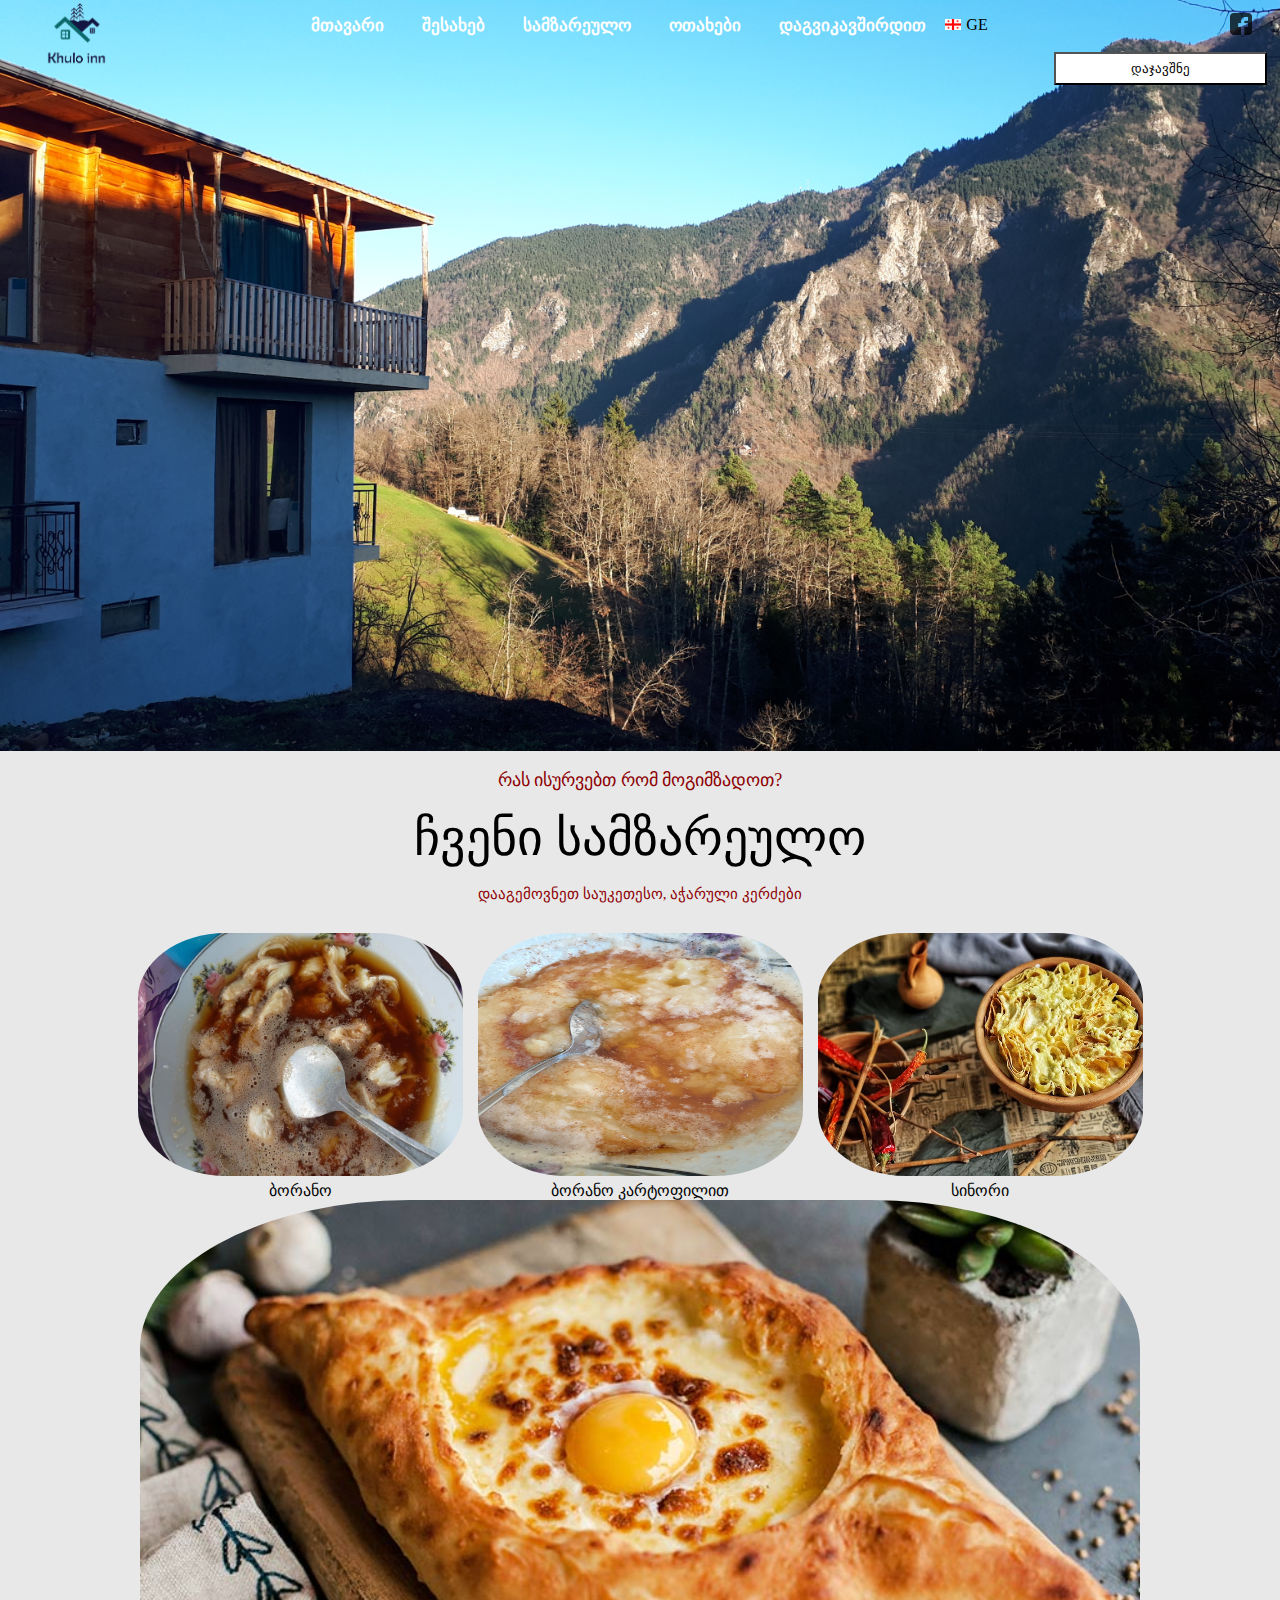
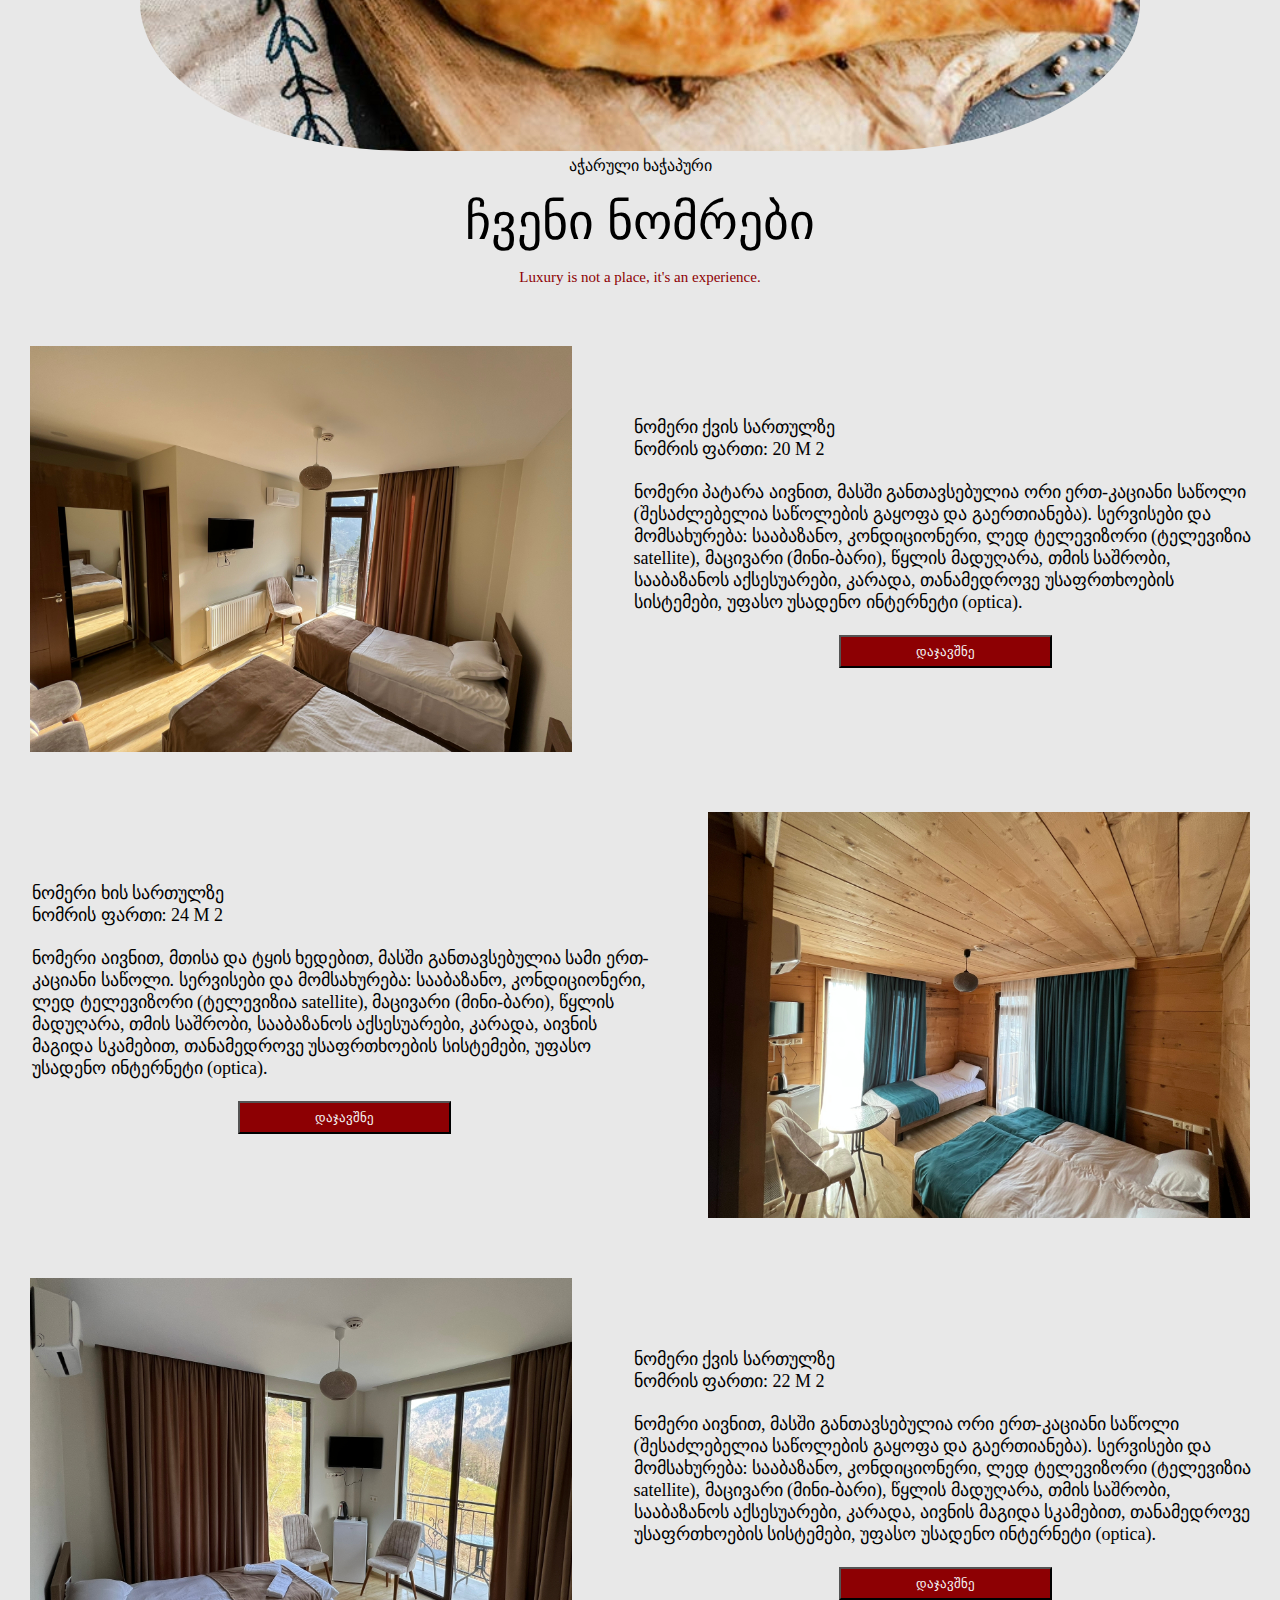
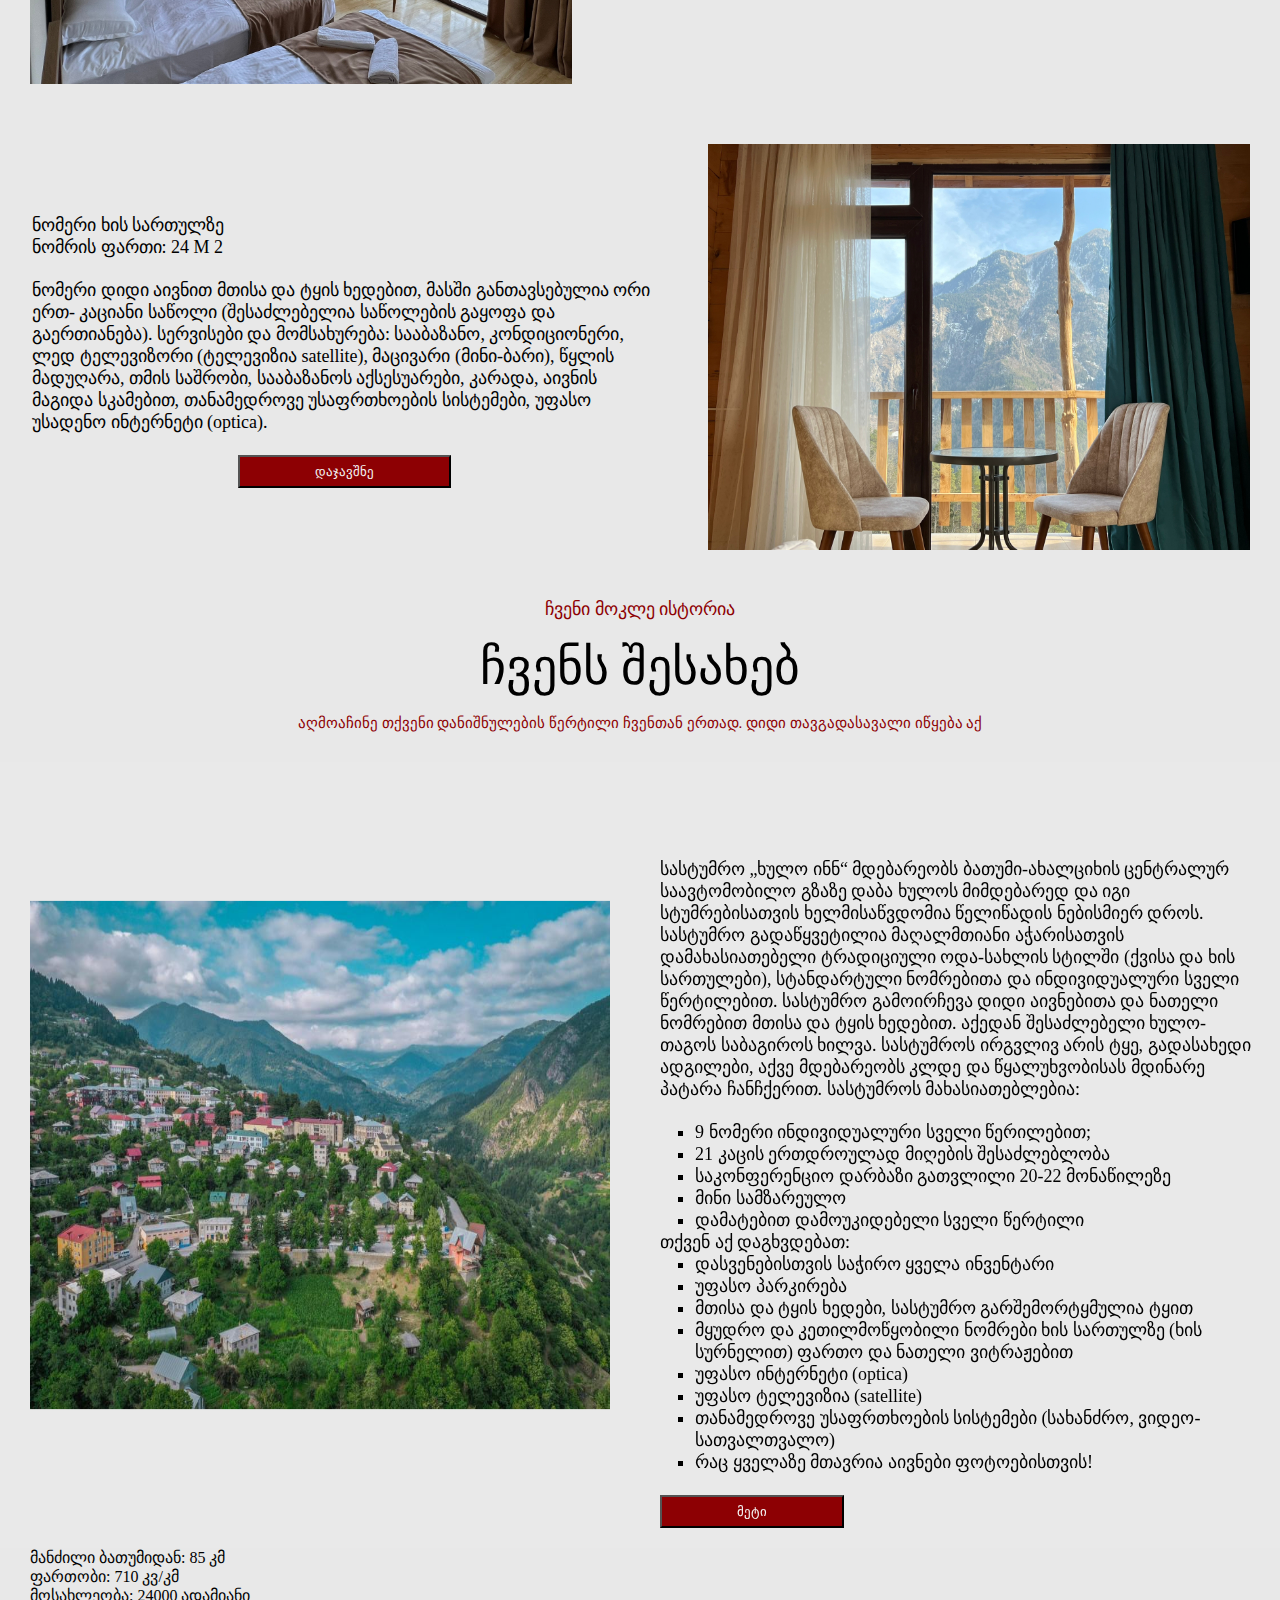
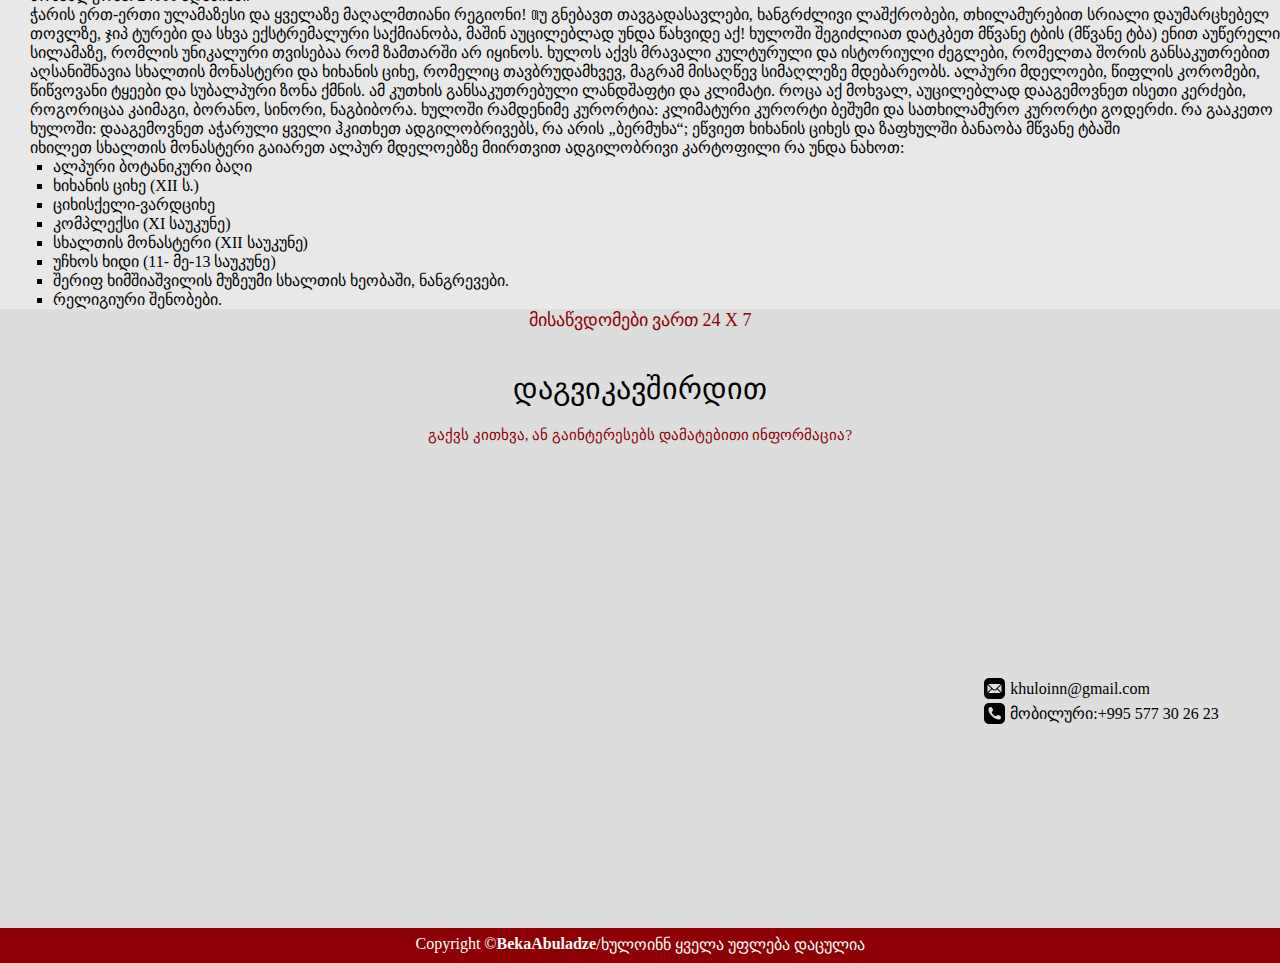
==== index.html @ 8cfb8ae3 "Add files via upload" ====
<!DOCTYPE html>
<html lang="en">
  <head>
    <meta charset="UTF-8" />
    <meta http-equiv="X-UA-Compatible" content="IE=edge" />
    <meta name="viewport" content="width=device-width, initial-scale=1.0" />
    <title>KhuloInn</title>
    <link rel="icon" type="image/x-icon" href="/KHULO_INN_ლოგო-removebg-preview.png" />
    <link rel="stylesheet" href="styles/style.css" />
    <link
      rel="stylesheet"
      media="screen and (max-width: 850px)"
      href="styles/handset_index.css"
    />
    <link
      rel="stylesheet"
      media="screen and (max-width: 650px)"
      href="styles/hamburger-menu.css"
    />
    
  </head>

  <body>
    
      <a href="https://www.booking.com/hotel/ge/khulo-inn.en-gb.html?aid=304142&label=gen173nr-1FCAEoggI46AdIM1gEaFKIAQGYAQm4ARfIAQzYAQHoAQH4AQyIAgGoAgO4AuLw0KAGwAIB0gIkNDgwZWI0NDItNGUzMC00NDU1LTk2MDktYzQzNjBlOTg3ZTIy2AIG4AIB&sid=41bbb2cf9673bcebbe3a5ada4c120292&all_sr_blocks=942450506_367767616_2_1_0;checkin=2023-04-03;checkout=2023-04-10;dist=0;group_adults=2;group_children=0;hapos=1;highlighted_blocks=942450506_367767616_2_1_0;hpos=1;matching_block_id=942450506_367767616_2_1_0;no_rooms=1;req_adults=2;req_children=0;room1=A%2CA;sb_price_type=total;sr_order=distance_from_search;sr_pri_blocks=942450506_367767616_2_1_0__126000;srepoch=1679046779;srpvid=7ed9457d953103b1;type=total;ucfs=1&#hotelTmpl" target="_blank"> <button class="reserve">დაჯავშნე</button></a>
    <!-- Navbar -->
    <div class="mobile_div_top">
       <div class="hamburger">
        <div class="bar"></div>
        <div class="bar"></div>
        <div class="bar"></div>
        
      <div class="hamburger_info">
        <div class="hamburger-menu"><a href="index.html">მთავარი</a></div>
        <div class="hamburger-menu"><a href="#abut" >შესახებ</a></div>
        <div class="hamburger-menu"><a href="#rooms" >ოთახები</a></div>
        <div class="hamburger-menu"><a href="#kitchen" >სამზარეულო</a></div>
        <div class="hamburger-menu"><a href="#contact">კონტაქტი</a></div>
      </div>
    </div>
      <div class="lang_icons mobile_v_language">
           <li class="mainlang " ><a href="index.html">  <img id="" class="geo_flag" src="./georgia-flag-icon-16.png" alt=""></a>GE</li> 
            <li class="mainlang " > <a href="eng.html"><img id="eng" class="eng_flag" src="./england-flag-icon-16.png" alt=""></a>EN</li>
            <li class="mainlang  " > <a href="rus.html"><img id="rus" class="rus_flag" src="./russia-flag-icon-16.png" alt=""></a>RU</li>
        </div>

    </div>
  
    <div class="frontpage">
      <div class="navbar">
        <div id="logo1">
          <img class="logo_img" src="./random images/new_logo-removebg-preview.png" alt="" />
        </div>
        <ul id="navbarmain">
          <li>
            <a href="index.html">მთავარი</a>
          </li>
          <li>
            <a href="#about">შესახებ</a>
          </li>
          <li>
            <a href="#kitchen">სამზარეულო</a>
          </li>
          <li>
            <a href="#rooms">ოთახები</a>
          </li>
          <li>
            <a href="#contact">დაგვიკავშირდით</a>
          </li>
        </ul>
                <div class="lang_icons lang_icons_hover">
           <li class="mainlang geo"><a href="index.html">  <img id="" class="geo_flag" src="./georgia-flag-icon-16.png" alt=""></a>GE</li> 
            <li class="hidden eng" > <a href="eng.html"><img id="eng" class="eng_flag" src="./england-flag-icon-16.png" alt=""></a>EN</li>
            <li class="hidden rus" > <a href="rus.html"><img id="rus" class="rus_flag" src="./russia-flag-icon-16.png" alt=""></a>RU</li>
        </div>
       

        <div class="social">
          <ul>
            <li>
              <a
                href="https://www.facebook.com/profile.php?id=100064045152991"
                target="_blank"
              >
                <img src="socials/fb.png" alt="" id="fb" />
              </a>
            </li>
            <!-- <li>
              <a
                href="https://www.instagram.com/pooranjoyz_.ig/"
                target="_blank"
              >
                <img src="socials/ig.png" alt="" id="ig" />
              </a>
            </li> -->
            <!-- <li>
              <a
                href="https://www.linkedin.com/in/pooranjoy-bhattacharya-baa23721a?lipi=urn%3Ali%3Apage%3Ad_flagship3_profile_view_base_contact_details%3B6TjHse3sTvqtMyPLyupHBQ%3D%3D"
                target="_blank"
              >
                <img src="socials/lnkd.png" alt="" id="lnkd" />
              </a>
            </li> -->
            <!-- <li>
              <a href="https://github.com/pooranjoyb" target="_blank">
                <img src="socials/git.png" alt="" id="git" />
              </a>
            </li> -->
          </ul>
        </div>
      </div>
      <!-- Frontpage -->
      <div class="content">
        <!-- სადაც მყუდრო <br />
        მოგონებები იქმნება -->
        <!-- <div id="contentsum1">Where cozy memories lasts</div> -->
      </div>
    </div>
    <!-- Kitchen -->
    <div class="kitchen" id="kitchen">
      <div id="sum1">რას ისურვებთ რომ მოგიმზადოთ?</div>
      <div id="intro">ჩვენი სამზარეულო</div>
      <div id="sum2">დააგემოვნეთ საუკეთესო, აჭარული კერძები</div>

      <div class="foodbox">
        <div class="adjara_food">
           <div class="div_for_dishes">
              <img id="borano" src="./imglasha/dishes/ბორანო.jpg" alt="" />
              <div class="fooddesc">ბორანო</div>
          </div>
          <div class="div_for_dishes">
              <img id="potatoe" src="./imglasha/dishes/20230102_111935.jpg" alt="" />
              <div class="fooddesc">ბორანო კარტოფილით</div>
          </div>
          <div class="div_for_dishes">
              <img src="./imglasha/dishes/სინორი_აჭარა.news_.jpg" alt="" />
              <div class="fooddesc">სინორი</div>
          </div>
        </div>  
        <div class="adjarian_khatchapuri" >
          <img src="./imglasha/dishes/28681c677842efdd06a8ea4aae587fe.jpg" alt="">
          <div>აჭარული ხაჭაპური</div>
        </div>      
      </div>
    </div>
    <div class="rooms" id="rooms">
      <div id="rintro">ჩვენი ნომრები</div>
      <div id="rsum2">Luxury is not a place, it's an experience.</div>
      <div class="roomspic" id="r1">
        <img src="./imglasha/201-204/204 002.jpeg" alt="" />
        <div class="rdesc">
        ნომერი ქვის სართულზე <br/>
        ნომრის ფართი: 20 M 2
       <br />
          <br />
         ნომერი პატარა აივნით, მასში განთავსებულია ორი ერთ-კაციანი საწოლი
        (შესაძლებელია საწოლების გაყოფა და გაერთიანება).
        სერვისები და მომსახურება: სააბაზანო, კონდიციონერი, ლედ ტელევიზორი
        (ტელევიზია satellite), მაცივარი (მინი-ბარი), წყლის მადუღარა, თმის საშრობი,
        სააბაზანოს აქსესუარები, კარადა, თანამედროვე უსაფრთხოების სისტემები, უფასო
        უსადენო ინტერნეტი (optica).  
          <div class="btn">
            <a href="https://www.booking.com/hotel/ge/khulo-inn.en-gb.html?aid=304142&label=gen173nr-1FCAEoggI46AdIM1gEaFKIAQGYAQm4ARfIAQzYAQHoAQH4AQyIAgGoAgO4Ar_N0aAGwAIB0gIkMTc5MzU4NmMtNzIxMS00NzI2LTkzYTUtMTRhYTI3MTJjMzFl2AIG4AIB&sid=41bbb2cf9673bcebbe3a5ada4c120292&all_sr_blocks=942450506_367767616_2_1_0;checkin=2023-04-03;checkout=2023-04-10;dest_id=9424505;dest_type=hotel;dist=0;group_adults=2;group_children=0;hapos=1;highlighted_blocks=942450506_367767616_2_1_0;hpos=1;matching_block_id=942450506_367767616_2_1_0;no_rooms=1;req_adults=2;req_children=0;room1=A%2CA;sb_price_type=total;sr_order=popularity;sr_pri_blocks=942450506_367767616_2_1_0__126000;srepoch=1679058636;srpvid=17905ca5077805e3;type=total;ucfs=1&#hotelTmpl" target="_blank">
              <button>დაჯავშნე</button>  
            </a>
            
          </div>
        </div>
      </div>
      <div class="roomspic" id="r2">
        <img src="./imglasha/301-304/304 001.jpeg" alt="" />
        <div class="rdesc" id="rdesc1">
        ნომერი ხის სართულზე <br/>
        ნომრის ფართი: 24 M 2   <br />
          <br />
         ნომერი აივნით, მთისა და ტყის ხედებით, მასში განთავსებულია სამი ერთ-კაციანი
        საწოლი.
        სერვისები და მომსახურება: სააბაზანო, კონდიციონერი, ლედ ტელევიზორი
        (ტელევიზია satellite), მაცივარი (მინი-ბარი), წყლის მადუღარა, თმის საშრობი,
        სააბაზანოს აქსესუარები, კარადა, აივნის მაგიდა სკამებით, თანამედროვე
        უსაფრთხოების სისტემები, უფასო უსადენო ინტერნეტი (optica).

          <div class="btn">
         <a href="https://www.booking.com/hotel/ge/khulo-inn.en-gb.html?aid=304142&label=gen173nr-1FCAEoggI46AdIM1gEaFKIAQGYAQm4ARfIAQzYAQHoAQH4AQyIAgGoAgO4Ar_N0aAGwAIB0gIkMTc5MzU4NmMtNzIxMS00NzI2LTkzYTUtMTRhYTI3MTJjMzFl2AIG4AIB&sid=41bbb2cf9673bcebbe3a5ada4c120292&all_sr_blocks=942450506_367767616_2_1_0;checkin=2023-04-03;checkout=2023-04-10;dest_id=9424505;dest_type=hotel;dist=0;group_adults=2;group_children=0;hapos=1;highlighted_blocks=942450506_367767616_2_1_0;hpos=1;matching_block_id=942450506_367767616_2_1_0;no_rooms=1;req_adults=2;req_children=0;room1=A%2CA;sb_price_type=total;sr_order=popularity;sr_pri_blocks=942450506_367767616_2_1_0__126000;srepoch=1679058636;srpvid=17905ca5077805e3;type=total;ucfs=1&#hotelTmpl" target="_blank">
              <button>დაჯავშნე</button>  
            </a>
          </div>
        </div>
      </div>
      <div id="r3" class="roomspic">
        <img src="./imglasha/202-203/202 001.jpeg" alt="" />
        <div class="rdesc">
       ნომერი ქვის სართულზე <br>
       ნომრის ფართი: 22 M 2   <br />
          <br />
         ნომერი აივნით, მასში განთავსებულია ორი ერთ-კაციანი საწოლი (შესაძლებელია
          საწოლების გაყოფა და გაერთიანება).
          სერვისები და მომსახურება: სააბაზანო, კონდიციონერი, ლედ ტელევიზორი
          (ტელევიზია satellite), მაცივარი (მინი-ბარი), წყლის მადუღარა, თმის საშრობი,
          სააბაზანოს აქსესუარები, კარადა, აივნის მაგიდა სკამებით, თანამედროვე
          უსაფრთხოების სისტემები, უფასო უსადენო ინტერნეტი (optica).
              <div class="btn">
            <a href="https://www.booking.com/hotel/ge/khulo-inn.en-gb.html?aid=304142&label=gen173nr-1FCAEoggI46AdIM1gEaFKIAQGYAQm4ARfIAQzYAQHoAQH4AQyIAgGoAgO4Ar_N0aAGwAIB0gIkMTc5MzU4NmMtNzIxMS00NzI2LTkzYTUtMTRhYTI3MTJjMzFl2AIG4AIB&sid=41bbb2cf9673bcebbe3a5ada4c120292&all_sr_blocks=942450506_367767616_2_1_0;checkin=2023-04-03;checkout=2023-04-10;dest_id=9424505;dest_type=hotel;dist=0;group_adults=2;group_children=0;hapos=1;highlighted_blocks=942450506_367767616_2_1_0;hpos=1;matching_block_id=942450506_367767616_2_1_0;no_rooms=1;req_adults=2;req_children=0;room1=A%2CA;sb_price_type=total;sr_order=popularity;sr_pri_blocks=942450506_367767616_2_1_0__126000;srepoch=1679058636;srpvid=17905ca5077805e3;type=total;ucfs=1&#hotelTmpl" target="_blank">
              <button>დაჯავშნე</button>  
            </a>
          </div>
        </div>
      </div>
      <div class="roomspic" id="r4">
        <img src="./imglasha/302-303/303 002.jpeg" alt="" />
        <div class="rdesc">
          ნომერი ხის სართულზე<br>
          ნომრის ფართი: 24 M 2 <br /><br />
       ნომერი დიდი აივნით მთისა და ტყის ხედებით, მასში განთავსებულია ორი ერთ-
      კაციანი საწოლი (შესაძლებელია საწოლების გაყოფა და გაერთიანება).
      სერვისები და მომსახურება: სააბაზანო, კონდიციონერი, ლედ ტელევიზორი
      (ტელევიზია satellite), მაცივარი (მინი-ბარი), წყლის მადუღარა, თმის საშრობი,
      სააბაზანოს აქსესუარები, კარადა, აივნის მაგიდა სკამებით, თანამედროვე
      უსაფრთხოების სისტემები, უფასო უსადენო ინტერნეტი (optica).
          <div class="btn">
            <button>დაჯავშნე</button>
          </div>
        </div>
      </div>
    </div>
    <!-- About  -->
    <div class="about" id="about">
      <div id="asum1">ჩვენი მოკლე ისტორია</div>
      <div id="aintro">ჩვენს შესახებ</div>
      <div id="asum2">
        აღმოაჩინე თქვენი დანიშნულების წერტილი ჩვენთან ერთად. დიდი თავგადასავალი
        იწყება აქ
      </div>
      <div class="aboutpic" id="r3">
        <img src="./random images/dji-0690-7.jpg" alt="" />
        <div class="adesc">
          სასტუმრო „ხულო ინნ“ მდებარეობს ბათუმი-ახალციხის ცენტრალურ
საავტომობილო გზაზე დაბა ხულოს მიმდებარედ და იგი სტუმრებისათვის
ხელმისაწვდომია წელიწადის ნებისმიერ დროს. სასტუმრო გადაწყვეტილია
მაღალმთიანი აჭარისათვის დამახასიათებელი ტრადიციული ოდა-სახლის სტილში
(ქვისა და ხის სართულები), სტანდარტული ნომრებითა და ინდივიდუალური სველი
წერტილებით. სასტუმრო გამოირჩევა დიდი აივნებითა და ნათელი ნომრებით მთისა
და ტყის ხედებით. აქედან შესაძლებელი ხულო-თაგოს საბაგიროს ხილვა. სასტუმროს
ირგვლივ არის ტყე, გადასახედი ადგილები, აქვე მდებარეობს კლდე და
წყალუხვობისას მდინარე პატარა ჩანჩქერით.
სასტუმროს მახასიათებლებია:
<br></br>
<ul class="info_list">
 <li class="liststyle"> 9 ნომერი ინდივიდუალური სველი წერილებით;</li>  
<li class="liststyle">21 კაცის ერთდროულად მიღების შესაძლებლობა</li>
<li class="liststyle">საკონფერენციო დარბაზი გათვლილი 20-22 მონაწილეზე</li>
<li class="liststyle">მინი სამზარეულო</li>
<li class="liststyle">დამატებით დამოუკიდებელი სველი წერტილი</li>
</ul>

თქვენ აქ დაგხვდებათ:
<ul class="info_list">
<li class="liststyle">დასვენებისთვის საჭირო ყველა ინვენტარი</li>
<li class="liststyle">უფასო პარკირება</li>
<li class="liststyle">მთისა და ტყის ხედები, სასტუმრო გარშემორტყმულია ტყით</li>
<li class="liststyle">მყუდრო და კეთილმოწყობილი ნომრები ხის სართულზე (ხის სურნელით)
ფართო და ნათელი ვიტრაჟებით</li>
<li class="liststyle">უფასო ინტერნეტი (optica)</li>
<li class="liststyle">უფასო ტელევიზია (satellite)</li>
<li class="liststyle"> თანამედროვე უსაფრთხოების სისტემები (სახანძრო, ვიდეო-სათვალთვალო)</li>
<li class="liststyle">რაც ყველაზე მთავრია აივნები ფოტოებისთვის!</li>

</ul>

          <div class="btn">
            <a href="https://georgiantravelguide.com/ka/khulo" target="_blank"
              ><button id="aboutbtn">მეტი</button></a
            >
          </div>
        </div>
      </div>
      <div class="about_more">
        მანძილი ბათუმიდან: 85 კმ <br>
        ფართობი: 710 კვ/კმ<br>
        მოსახლეობა: 24000 ადამიანი<br>
        <div class="about_text">ჭარის ერთ-ერთი ულამაზესი და ყველაზე მაღალმთიანი რეგიონი! Თუ გნებავთ
        თავგადასავლები, ხანგრძლივი ლაშქრობები, თხილამურებით სრიალი დაუმარცხებელ თოვლზე, ჯიპ ტურები და სხვა ექსტრემალური
        საქმიანობა, მაშინ აუცილებლად უნდა წახვიდე აქ! ხულოში შეგიძლიათ დატკბეთ
        მწვანე ტბის (მწვანე ტბა) ენით აუწერელი სილამაზე, რომლის უნიკალური თვისებაა
        რომ ზამთარში არ იყინოს. ხულოს აქვს მრავალი კულტურული და ისტორიული
        ძეგლები, რომელთა შორის განსაკუთრებით აღსანიშნავია სხალთის მონასტერი
        და ხიხანის ციხე, რომელიც თავბრუდამხვევ, მაგრამ მისაღწევ სიმაღლეზე მდებარეობს. ალპური
        მდელოები, წიფლის კორომები, წიწვოვანი ტყეები და სუბალპური ზონა ქმნის.
        ამ კუთხის განსაკუთრებული ლანდშაფტი და კლიმატი. როცა აქ მოხვალ, აუცილებლად
        დააგემოვნეთ ისეთი კერძები, როგორიცაა კაიმაგი, ბორანო, სინორი, ნაგბიბორა.
        ხულოში რამდენიმე კურორტია:
        კლიმატური კურორტი ბეშუმი და სათხილამურო კურორტი გოდერძი.
        რა გააკეთო ხულოში:
        დააგემოვნეთ აჭარული ყველი
        ჰკითხეთ ადგილობრივებს, რა არის „ბერმუხა“;
        ეწვიეთ ხიხანის ციხეს და ზაფხულში ბანაობა მწვანე ტბაში
        იხილეთ სხალთის მონასტერი
        გაიარეთ ალპურ მდელოებზე
        მიირთვით ადგილობრივი კარტოფილი
        რა უნდა ნახოთ:
        <ul class="about_list">
          <li class="about_list_li">ალპური ბოტანიკური ბაღი</li>
          <li class="about_list_li">ხიხანის ციხე (XII ს.)</li>
          <li class="about_list_li">ციხისქელი-ვარდციხე</li>
          <li class="about_list_li">კომპლექსი (XI საუკუნე)</li>
          <li class="about_list_li">სხალთის მონასტერი (XII საუკუნე)</li>
          <li class="about_list_li">უჩხოს ხიდი (11-
        მე-13 საუკუნე)</li>
          <li class="about_list_li">შერიფ ხიმშიაშვილის მუზეუმი სხალთის ხეობაში, ნანგრევები.</li>
          <li class="about_list_li">რელიგიური შენობები.</li>
        </ul>
    
      </div>
      </div>
    </div>
    <!-- Contact Us  -->
    <div class="contactInfo">
        <div class="contact" id="contact">
          <div id="csum1">მისაწვდომები ვართ 24 X 7</div>
          <div id="cintro">დაგვიკავშირდით</div>
          <div id="csum2">გაქვს კითხვა, ან გაინტერესებს დამატებითი ინფორმაცია?</div>
        </div>
        <div class="foot_info" >
          <div class="ifram">
          <iframe src="https://www.google.com/maps/embed?pb=!1m14!1m8!1m3!1d2981.739193288912!2d42.3060159!3d41.6397685!3m2!1i1024!2i768!4f13.1!3m3!1m2!1s0x405d4f7e59c920eb%3A0x2f3e17006693633f!2zS2h1bG8gaW5uIC4g4YOu4YOj4YOa4YOdIOGDmOGDnOGDnA!5e0!3m2!1ska!2sge!4v1679059200877!5m2!1ska!2sge" width="600" height="450" style="border:0;" allowfullscreen="" loading="lazy" referrerpolicy="no-referrer-when-downgrade"></iframe>
          </div>
          <div id="form">
              <div id="fmail">
                  <img class="contactimg" src="./random images/icons8-mail-50.png" alt=""> <span>khuloinn@gmail.com</span>
              </div>
              <div id="fmail">
                  <img class="contactimg" src="./random images/icons8-phone-50.png" alt=""><span> მობილური:+995 577 30 26 23</span>
              </div>
              <!-- <div>
                <a href="https://www.booking.com/hotel/ge/khulo-inn.en-gb.html?aid=304142&label=gen173nr-1FCAEoggI46AdIM1gEaFKIAQGYAQm4ARfIAQzYAQHoAQH4AQyIAgGoAgO4AuLw0KAGwAIB0gIkNDgwZWI0NDItNGUzMC00NDU1LTk2MDktYzQzNjBlOTg3ZTIy2AIG4AIB&sid=41bbb2cf9673bcebbe3a5ada4c120292&all_sr_blocks=942450506_367767616_2_1_0;checkin=2023-04-03;checkout=2023-04-10;dist=0;group_adults=2;group_children=0;hapos=1;highlighted_blocks=942450506_367767616_2_1_0;hpos=1;matching_block_id=942450506_367767616_2_1_0;no_rooms=1;req_adults=2;req_children=0;room1=A%2CA;sb_price_type=total;sr_order=distance_from_search;sr_pri_blocks=942450506_367767616_2_1_0__126000;srepoch=1679046779;srpvid=7ed9457d953103b1;type=total;ucfs=1&#hotelTmpl.com" target="_blank"> <button>დაჯავშნე</button></a>
              </div>
               -->
          </div>
          
        </div>
    </div>
        <footer>
      Copyright &copy; <a class="dev" href="https://www.linkedin.com/in/beka-abuladze-50a344217/">BekaAbuladze </a>/ხულოინნ ყველა უფლება დაცულია
    </footer>
    <script src="./main.js"></script>
  </body>
</html>
---- styles/style.css ----
@import url("https://fonts.googleapis.com/css2?family=Open+Sans:ital,wght@1,300;1,400&display=swap");
* {
  margin: 0px;
  box-sizing: border-box;
  padding: 0px;
  scroll-behavior: smooth;
  transition: all 0.3s ease-out;
}
body {
  background-color: #e8e8e8;
}

.btn {
  display: flex;
  align-items: center;
  justify-content: center;
}

button {
  padding: 7px 75px;
  background-color: #8d0003;
  color: whitesmoke;
  margin-top: 22px;
  cursor: pointer;
}

button:hover {
  background-color: whitesmoke;
  color: #8d0003;
  font-weight: bold;
}

.frontpage {
  background-image: url("../imglasha/fasad.jpg");
  background-repeat: no-repeat;
  background-size: cover;
}

/*Frontpage Navbar  */

#logo1 {
  display: flex;
  position: absolute;
  height: 100px;
  left: 1.25rem;
  padding-top: 20px;
}

.navbar {
  padding-top: 14.5px;
  position: sticky;
  display: flex;
  align-items: center;
  width: 100%;
  justify-content: center;
}

.navbar ul {
  list-style: none;
  display: flex;
}

.navbar #navbarmain li a {
  font-size: 17px;
  color: white;
  text-decoration: none;
  padding-left: 19px;
  padding-right: 19px;
}

.navbar #navbarmain li a:hover {
  color: #8d0003;
  font-size: 17px;
  background-color: whitesmoke;
  border-radius: 15px;
}

li {
  list-style: none;
}
.social {
  display: inline-block;
  position: absolute;
  right: 1.25rem;
}

.social img {
  margin-right: 8px;
  margin-left: 4px;
}

.social li {
  height: 30px;
}

.social #fb,
#ig {
  height: 22px;
  opacity: 0.75;
  margin-top: 3px;
}

.social #lnkd {
  height: 24px;
  opacity: 0.75;
  margin-top: 3px;
}

.social #git {
  height: 35px;
  padding-bottom: 5px;
  opacity: 0.75;
}
.logo_img {
  transform: scale(1.3);
}

a img:hover {
  cursor: pointer;
  filter: invert();
}

/* Frontpage Content */

.content {
  display: flex;
  flex-direction: column;
  height: 715px;
  font-size: 40px;
  /* padding-left: 300px;
  padding-right: 300px; */
  padding-bottom: 495px;
  font-weight: bolder;
  color: #943a3a;
  align-items: center;
  justify-content: center;
}

#contentsum1 {
  color: #943a3a;
  align-items: center;
  justify-content: center;
  font-size: 25px;
  padding-top: 12px;
  font-weight: bolder;
}

/* Kitchen */

.kitchen #intro {
  text-align: center;
  font-size: 50px;
  margin: 18px;
}

.kitchen #sum1,
#sum2 {
  text-align: center;
  font-size: 18px;
  color: #8d0003;
  margin: 18px;
}

.kitchen #sum2 {
  font-size: 15px;
  padding-bottom: 12px;
}

.foodcolumn .fooddesc {
  color: #8d0003;
  display: flex;
  justify-content: center;
  padding-bottom: 8px;
}
.fooddesc {
  margin-top: 5px;
}
.foodcolumn div:hover {
  background-color: rgba(240, 240, 240, 0.945);
  /* border: 2px solid red; */
  border-radius: 34px;
}

/* Rooms */

.rooms #rintro {
  text-align: center;
  font-size: 50px;
  margin: 18px;
}

.rooms #rsum1,
#rsum2 {
  text-align: center;
  font-size: 18px;
  margin: 18px;
  color: #8d0003;
}
.flag {
  cursor: pointer;
}

.rooms #rsum2 {
  font-size: 15px;
  padding-bottom: 12px;
}

/* Room Details   */

.roomspic {
  /* border: 2px solid red; */
  display: flex;
}

.roomspic img {
  width: 47%;
  padding: 30px;
}

.rdesc {
  flex-direction: column;
  padding-top: 100px;
  padding-left: 32px;
  padding-right: 22px;
  font-size: 18px;
}

#r1,
#r3 {
  flex-direction: row;
}

#r2,
#r4 {
  flex-direction: row-reverse;
}

/* ABout Us */

.aboutpic {
  position: relative;
}

.aboutpic::before {
  content: "";
  background: rgb(233, 233, 233);
  position: absolute;
  height: 100%;
  width: 100%;
  z-index: -1;
}

.about #aintro {
  text-align: center;
  font-size: 50px;
  margin: 18px;
}

.about #asum1,
#asum2 {
  text-align: center;
  font-size: 18px;
  color: #8d0003;
  margin: 18px;
}

.about #asum2 {
  font-size: 15px;
  padding-bottom: 12px;
}

.aboutpic {
  /* border: 2px solid red; */
  display: flex;
}

.aboutpic img {
  width: 50%;
  padding: 30px;
  transform: scaley(0.7);
}

.adesc {
  flex-direction: column;
  padding: 20px;
  padding-top: 96px;
  font-size: 18px;
}

.aboutpic .btn {
  display: flex;
  justify-content: left;
}

/* contact Us */

.contdata {
  position: relative;
}

.contdata::before {
  content: "";
  background: url(../socials/contact.jpg) no-repeat center center/cover;
  position: absolute;
  height: 100%;
  width: 100%;
  z-index: -1;
  opacity: 0.3;
}

.contact #cintro {
  text-align: center;
  font-size: 30px;
  margin: 18px;
}
#cintro {
  font-family: "Open Sans";
  font-weight: 50;
  max-width: 100%;
}

.contact #csum1,
#csum2 {
  text-align: center;
  font-size: 18px;
  margin: 18px;
  margin-top: 0;
  color: #8d0003;
}

.contact #csum2 {
  font-size: 15px;
  padding-bottom: 12px;
}
.contactimg {
  height: 25px;
  width: 25px;
}
#fmail {
  display: flex;
  align-items: center;
  justify-content: center;
  gap: 3px;
}
.contdata {
  /* border: 2px solid red; */
  display: flex;
  flex-direction: column;
}
.contact {
  display: flex;
  flex-direction: column;
  align-items: center;
  justify-content: center;
}

.contdata {
  display: flex;
  align-items: center;
  justify-content: center;
  margin: 22px;
  margin-top: 52px;
}

form input {
  margin: 4px;
  padding: 4px;
}

.cdesc {
  flex-direction: column;
  padding: 20px;
  margin-bottom: 100px;
  font-size: 18px;
  font-weight: bold;
  padding-left: 200px;
  padding-right: 200px;
}

.contdata .btn {
  display: flex;
  justify-content: center;
}
.dev {
  color: white;
}

#form {
  display: flex;
  flex-direction: column;
  justify-content: center;
  align-items: flex-start;
  margin-left: 5px;
}
.contdata form div {
  padding: 4.5px;
}

/* Footer  */

footer {
  background-color: #8d0003;
  color: white;
  display: flex;
  text-align: center;
  justify-content: center;
  height: 35px;
  padding-top: 7px;
}
.reserve {
  color: black;
  background-color: white;
  position: fixed;
  right: 1vw;
  top: 30px;
  /* transition: transform 0.3s ease-out; */
}
.contactInfo {
  background-color: #ddd;
}
.div_for_dishes img {
  width: 325px;
  height: 27vh;
  border-radius: 27%;
}
.div_for_dishes {
  display: flex;
  flex-direction: column;
  align-items: center;
  height: 29.5;
}
.img {
  max-width: 100%;
  height: 100%;
}
.adjara_food {
  display: flex;
  align-items: center;
  justify-content: center;
  margin: 0;
  padding: 0;
  column-gap: 15px;
}
#potatoe {
  height: 27vh;
}
#borano {
  height: 27vh;
}
.adjarian_khatchapuri {
  display: flex;
  align-items: center;
  justify-content: center;
  flex-direction: column;
}
.adjarian_khatchapuri img {
  border-radius: 27%;
  margin-bottom: 5px;
}
.ifram {
  border-radius: 20px;
}
iframe {
  border-radius: 10px;
  width: 70vw;
}
.foot_info {
  overflow: hidden;
  display: flex;

  justify-content: center;
  margin-left: 20px;
  /* margin-right: 40px; */
}
.lang_icons {
  display: flex;
  flex-direction: column;
  position: relative;
}

.navbarmain {
  padding: 12px;
}
.language_list {
  display: grid;
  padding: 0;
  margin: 0;
  height: 15px;
  width: 50px;
}
a {
  text-decoration: none;
  color: black;
  font-weight: bold;
}

.rand {
  position: absolute;
  display: flex;
  flex-direction: column;
}
.block {
  display: flex;
}
.liststyle,
.about_list_li {
  list-style: square;
}
.info_list {
  padding-left: 35px;
}
.about_text {
  text-align: left;
}
.about_list {
  padding-left: 23px;
}
.about_more {
  padding-left: 30px;
}
.hidden {
  display: none;
}

.active_eng {
  display: flex;
  position: absolute;
  top: 15px;
  left: 0;
}
.active_rus {
  display: flex;
  position: absolute;
  top: 30px;
  left: 0;
}
.eng_flag,
.rus_flag,
.geo_flag {
  margin-right: 5px;
}
.hamburger {
  display: none;
}
@media (min-width: 678px) {
  .mobile_div_top {
    display: none;
  }
}
---- styles/handset_index.css ----
/* frontpage  */

.frontpage {
  overflow: hidden;
}

.frontpage .content {
  font-size: 30px;
  padding-left: 99px;
  padding-right: 79px;
}

.frontpage #contentsum1 {
  font-size: 20px;
}

@media screen and (max-width: 650px) {
  .frontpage #logo1 img {
    height: 80px;
    filter: invert();
  }
  .frontpage .content {
    font-size: bolder;
    padding: 20px 20px 20px 20px;
    height: 488px;
    padding-bottom: 368px;
  }
  .foot_info {
    display: flex;
    flex-direction: column;
    align-items: center;
    justify-content: center;
    margin: 0;
  }
}

@media screen and (max-width: 395px) {
  .frontpage .content {
    font-size: 21px;
  }
  .frontpage #contentsum1 {
    font-size: 17px;
  }
  /* .bar {
    height: 3px;
    width: 10px;
    color: white;
  } */
}
/* Navbar */

.navbar #navbarmain {
  position: relative;
}

.navbar #navbarmain li a {
  padding-left: 7px;
  padding-right: 9px;
}

@media screen and (max-width: 765px) {
  .navbar #navbarmain li a {
    font-size: small;
    padding: 5px;
  }
  .navbar .social {
    display: flex;
    flex-direction: row;
    position: absolute;
    top: 41px;
    width: 100%;
    align-items: center;
    justify-content: center;
    left: 13px;
  }
}
/* Kitchen */

.kitchen {
  display: flex;
  position: relative;
  flex-direction: column;
  align-items: center;
  justify-content: center;
}

.kitchen #intro {
  font-size: 45px;
  margin: 4px;
}

.kitchen #sum2 {
  margin-bottom: 0;
  padding: 0;
}

.kitchen .foodbox {
  flex-direction: column;
}

.foodbox img {
  width: 100%;
}

.foodbox .fooddesc {
  font-weight: bold;
}
/* Rooms */

#r1,
#r2,
#r3,
#r4 {
  flex-direction: column;
}

.rdesc {
  padding-top: 6px;
}

.roomspic {
  display: flex;
  justify-content: center;
  align-items: center;
}

.rooms img {
  width: 90%;
  border-radius: 12px;
  padding: 0;
  margin-bottom: 17px;
  margin-right: 20vh;
  margin-left: 20vh;
}

.rooms .btn {
  margin-bottom: 30px;
}
/*About */

.aboutpic img {
  width: 100%;
  padding: 30px;
}

.aboutpic .adesc {
  padding-top: 3px;
}

.aboutpic .adesc div {
  display: flex;
  align-items: center;
  justify-content: center;
}
/* Contact */

.contdata .cdesc {
  padding-left: 20px;
  padding-right: 20px;
}
/* Footer */

footer {
  font-size: small;
}

@media screen and (max-width: 460px) {
  footer {
    font-size: smaller;
    height: 45px;
  }
}
---- styles/hamburger-menu.css ----
.hamburger {
  display: flex;
  cursor: pointer;
  position: relative;
  padding-top: 8px;
  padding-bottom: 1.5px;
  /* background-color: #5591c7; */
}

.bar {
  display: flex;
  width: 30px;
  height: 3px;
  margin-bottom: 5px;
  margin-top: 0px;
  margin-left: 25px;
  -webkit-transition: all 0.3s ease-in-out;
  transition: all 0.3s ease-in-out;
  background-color: rgb(255, 255, 255);
}

@media screen and (max-width: 650px) {
  .hamburger_info {
    display: none;
  }
  .hamburger {
    display: block;
  }
  .mobile_div_top {
    display: flex;
    align-items: center;
    justify-content: space-between;
    padding-right: 10px;
  }
  .active {
    display: block;
    position: absolute;
    transition: a 3s ease-out;
    width: 150px;
    background-color: whitesmoke;
  }
  .hamburger-menu {
    border-bottom: 1px solid gray;
    font-size: 18px;
    color: black;
    border-bottom: 1px solid darkgray;
    text-align: center;
    padding: 5px 0px;
  }
  .hamburger.active {
    background-color: #b75750;
  }
  .hamburger.active .bar:nth-child(2) {
    opacity: 0;
  }
  .hamburger.active .bar:nth-child(1) {
    transform: translateY(8px) rotate(45deg);
  }
  .hamburger.active .bar:nth-child(3) {
    transform: translateY(-8px) rotate(135deg);
  }
  .navbar {
    display: flex;
    position: absolute;
    top: -100%;
    gap: 0;
    background-color: #b75750;
    width: 100%;
    transition: 0.4;
  }
  .navbar.active {
    padding: 0;
    top: -11px;
  }
  #logo1 {
    left: auto;
    padding-top: 57px;
    display: flex;
    align-items: center;
  }
  .navbar #navbarmain {
    margin-bottom: 94px;
  }
  .navbar ul {
    display: flex;
    align-items: center;
  }
  .navbar .social ul {
    display: flex;
  }
  .navbar .social {
    display: flex;
    top: 21px;
  }
  .social #fb,
  #ig {
    filter: invert();
  }
  .social #lnkd {
    filter: invert();
  }
  .social #git {
    filter: invert();
  }
  .mobile_v_language {
    display: flex;
    flex-direction: row;
    column-gap: 5px;
  }
}
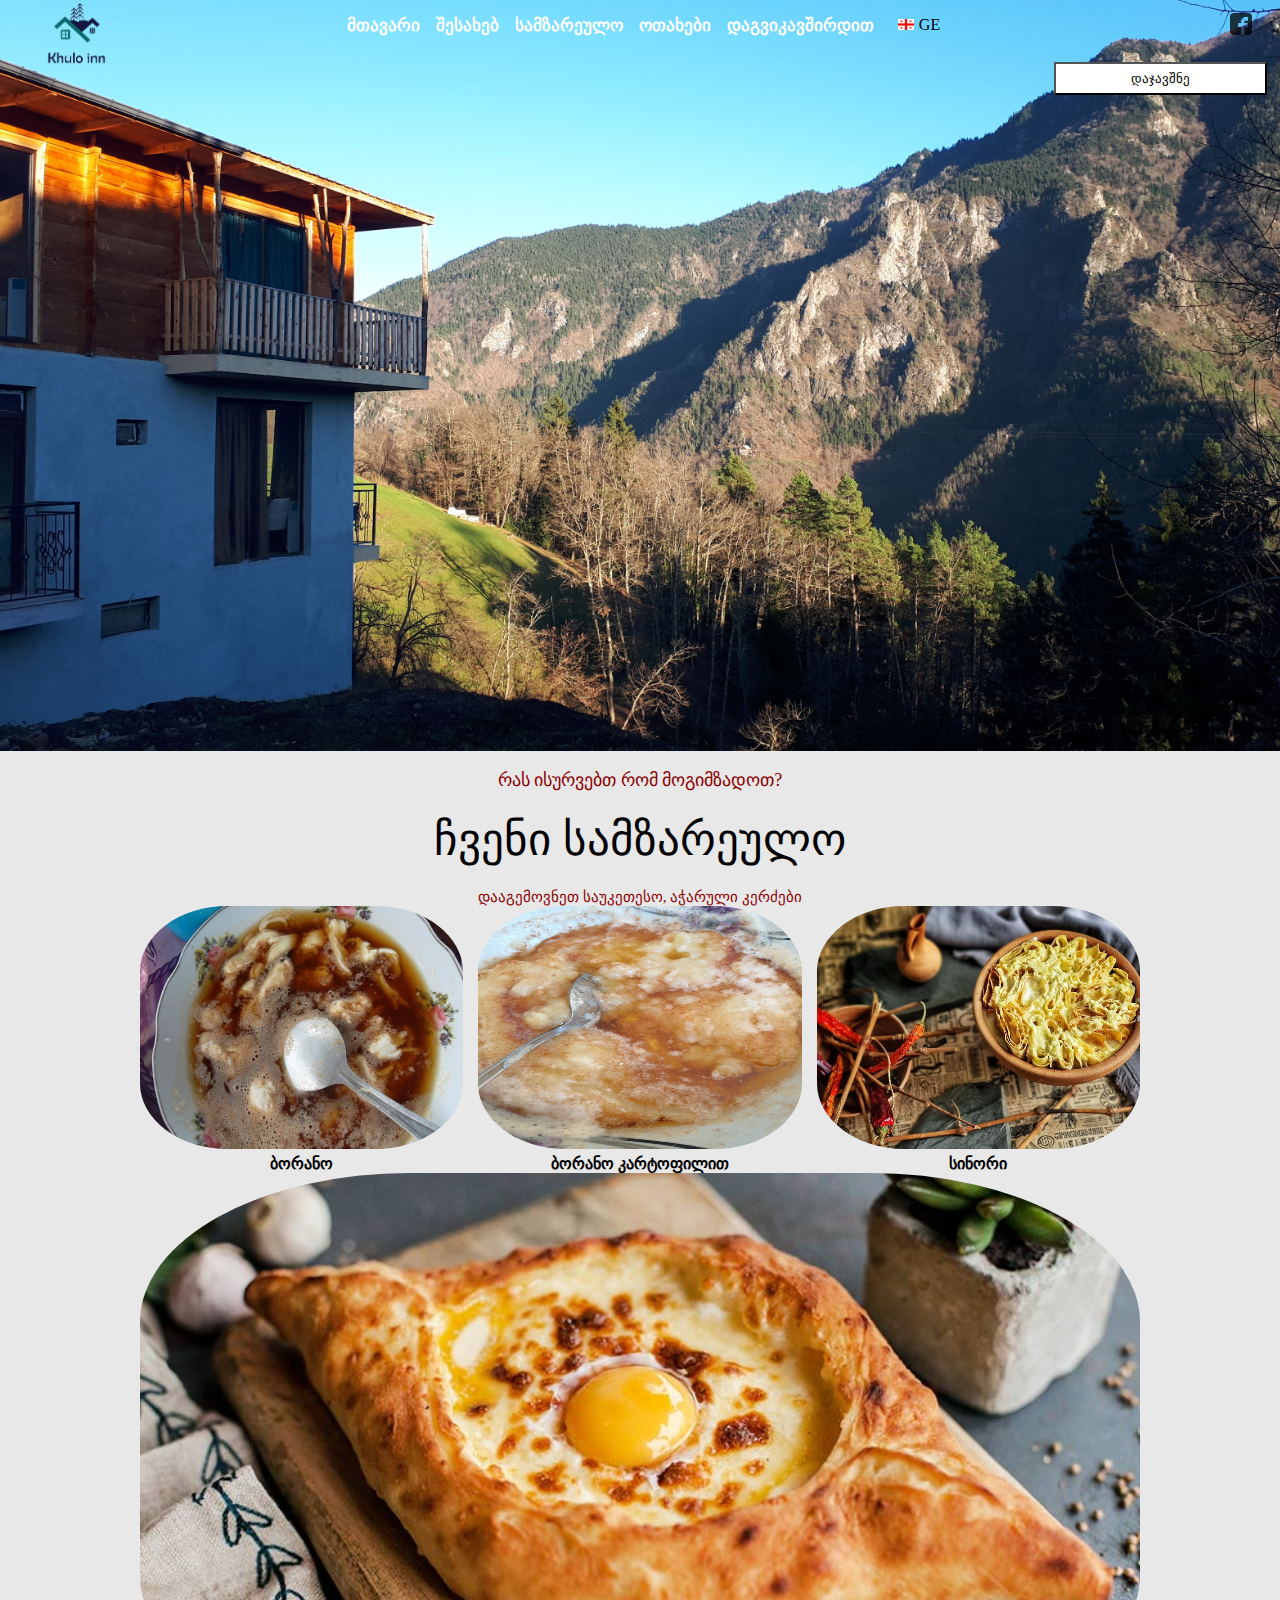
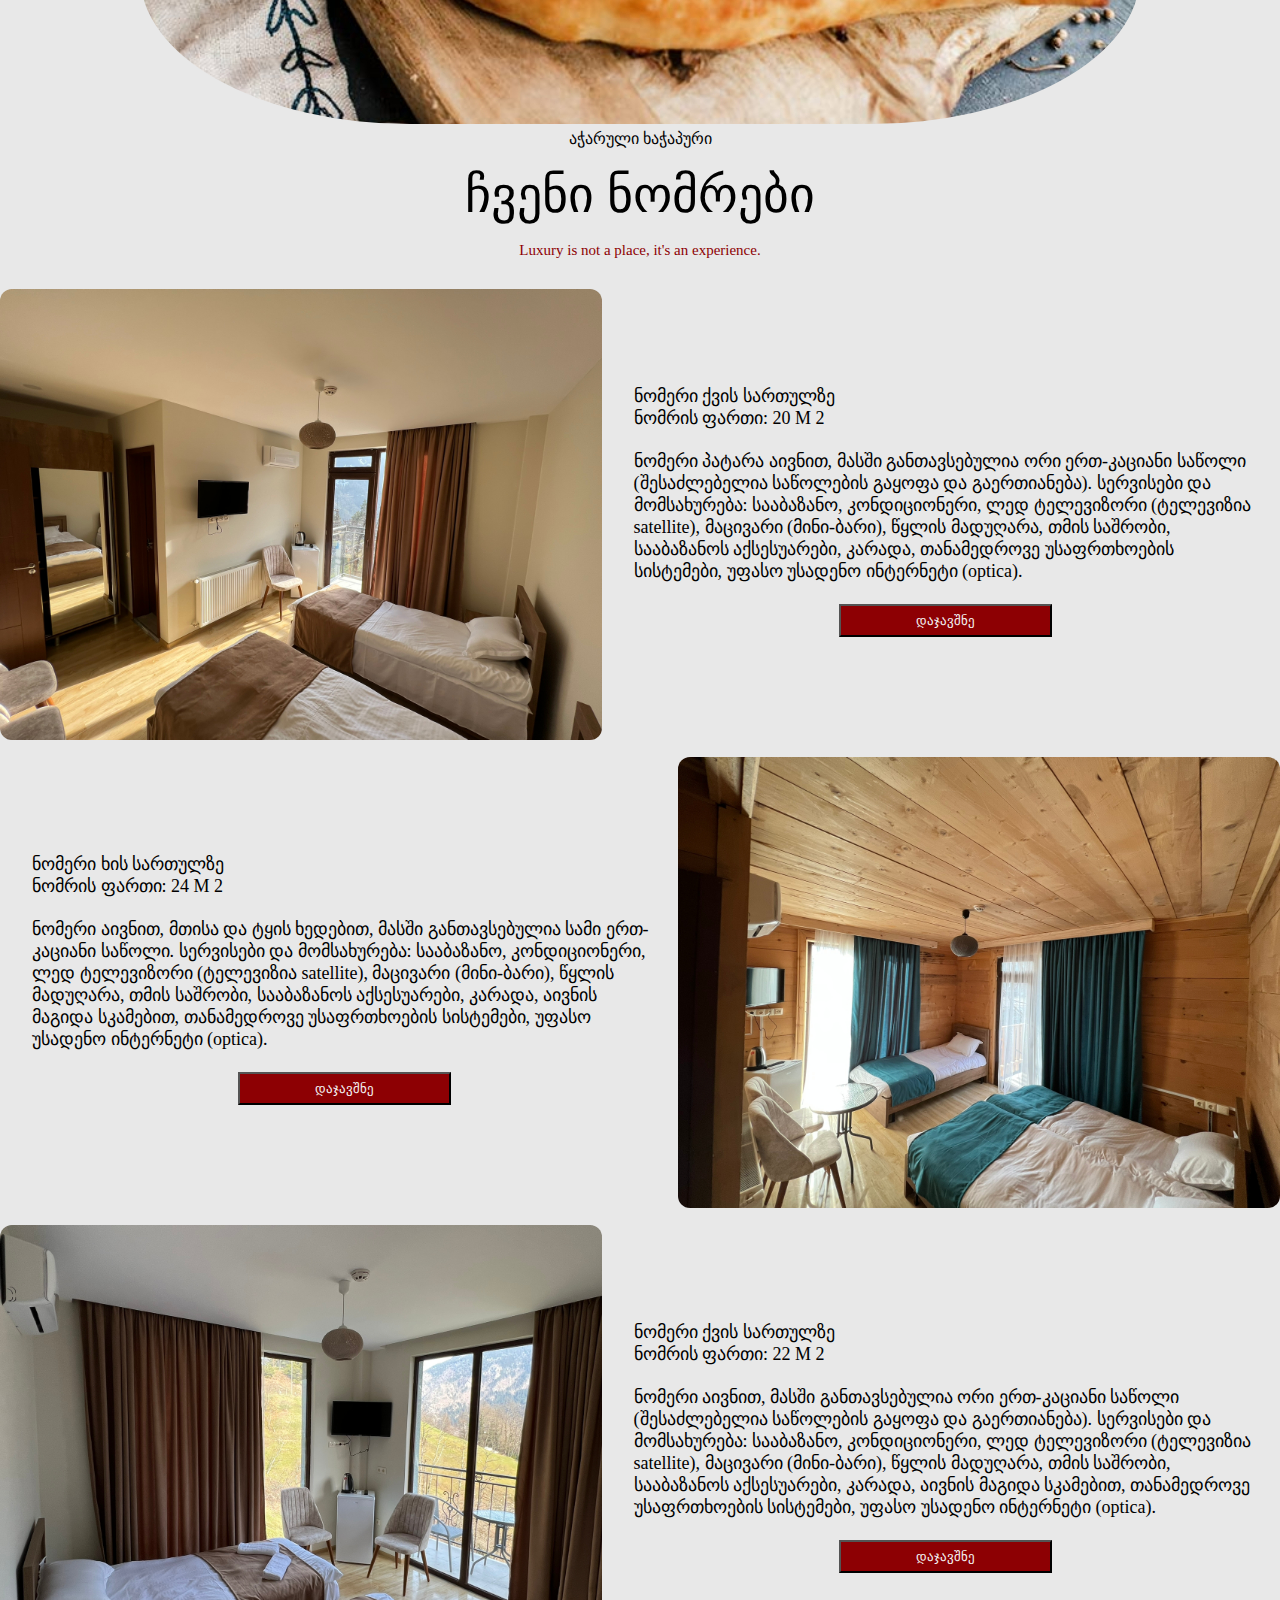
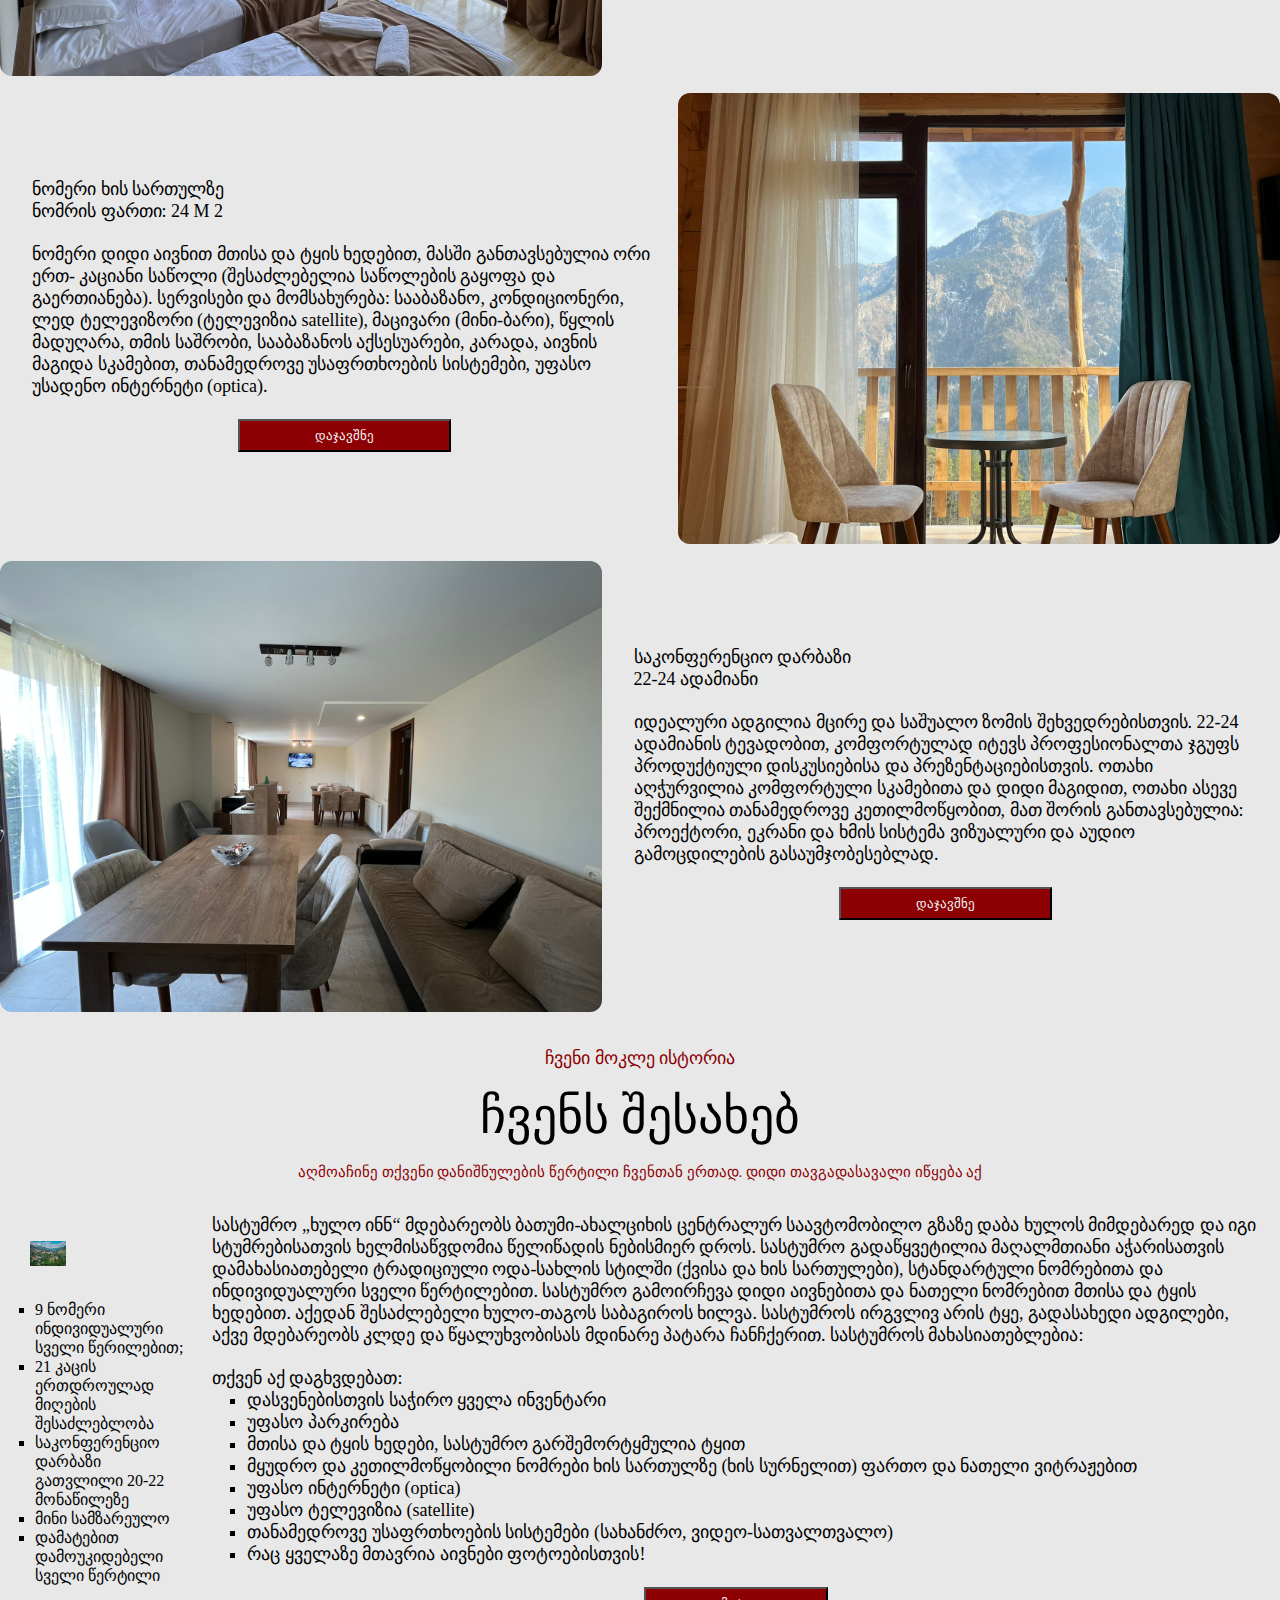
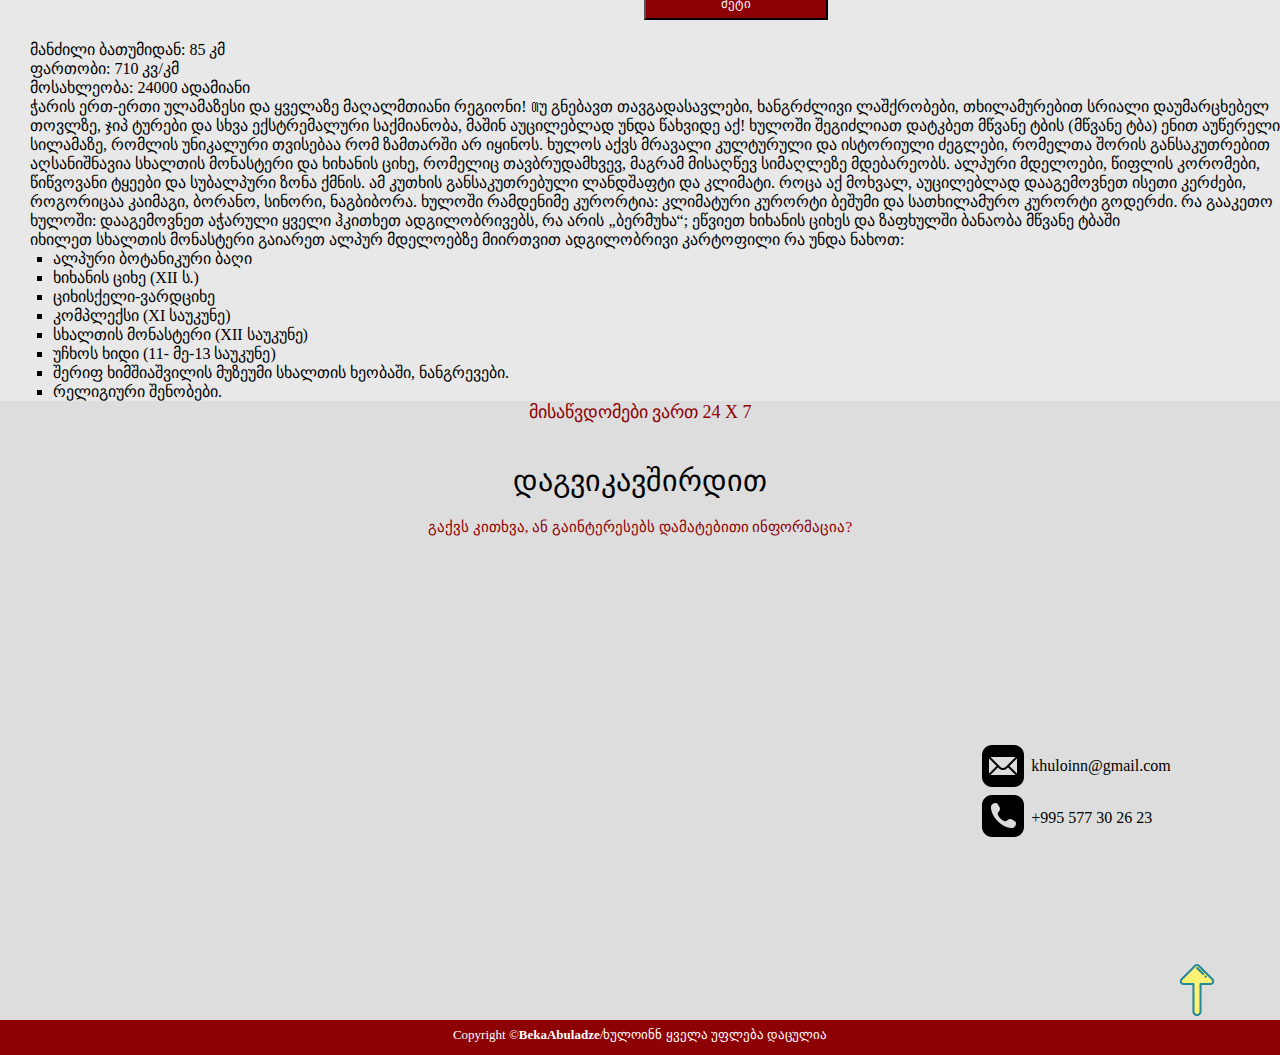
==== commit 807c4ec5: "debuggingfirst" ====
--- a/index.html
+++ b/index.html
@@ -9,12 +9,10 @@
     <link rel="stylesheet" href="styles/style.css" />
     <link
       rel="stylesheet"
-      media="screen and (max-width: 850px)"
       href="styles/handset_index.css"
     />
     <link
       rel="stylesheet"
-      media="screen and (max-width: 650px)"
       href="styles/hamburger-menu.css"
     />
     
@@ -222,6 +220,20 @@
           </div>
         </div>
       </div>
+        <div class="roomspic" id="r3">
+        <img src="./space/comferens room 002.jpeg"  alt="" />
+        <div class="rdesc">
+          საკონფერენციო დარბაზი<br>
+          22-24 ადამიანი <br /><br />
+          იდეალური ადგილია მცირე და საშუალო ზომის შეხვედრებისთვის. 
+          22-24 ადამიანის ტევადობით, კომფორტულად იტევს პროფესიონალთა ჯგუფს პროდუქტიული დისკუსიებისა და პრეზენტაციებისთვის.
+          ოთახი აღჭურვილია კომფორტული სკამებითა და დიდი მაგიდით,
+          ოთახი ასევე შექმნილია თანამედროვე კეთილმოწყობით, მათ შორის განთავსებულია: პროექტორი, ეკრანი და ხმის სისტემა ვიზუალური და აუდიო გამოცდილების გასაუმჯობესებლად.
+          <div class="btn">
+            <button>დაჯავშნე</button>
+          </div>
+        </div>
+      </div>
     </div>
     <!-- About  -->
     <div class="about" id="about">
@@ -232,7 +244,17 @@
         იწყება აქ
       </div>
       <div class="aboutpic" id="r3">
-        <img src="./random images/dji-0690-7.jpg" alt="" />
+        <div class="li_img_div">
+          <img src="./random images/dji-0690-7.jpg" alt="" />
+        <ul class="info_list">
+      <li class="liststyle"> 9 ნომერი ინდივიდუალური სველი წერილებით;</li>  
+      <li class="liststyle">21 კაცის ერთდროულად მიღების შესაძლებლობა</li>
+      <li class="liststyle">საკონფერენციო დარბაზი გათვლილი 20-22 მონაწილეზე</li>
+      <li class="liststyle">მინი სამზარეულო</li>
+      <li class="liststyle">დამატებით დამოუკიდებელი სველი წერტილი</li>
+      </ul>
+
+        </div>
         <div class="adesc">
           სასტუმრო „ხულო ინნ“ მდებარეობს ბათუმი-ახალციხის ცენტრალურ
 საავტომობილო გზაზე დაბა ხულოს მიმდებარედ და იგი სტუმრებისათვის
@@ -245,13 +267,13 @@
 წყალუხვობისას მდინარე პატარა ჩანჩქერით.
 სასტუმროს მახასიათებლებია:
 <br></br>
-<ul class="info_list">
+<!-- <ul class="info_list">
  <li class="liststyle"> 9 ნომერი ინდივიდუალური სველი წერილებით;</li>  
 <li class="liststyle">21 კაცის ერთდროულად მიღების შესაძლებლობა</li>
 <li class="liststyle">საკონფერენციო დარბაზი გათვლილი 20-22 მონაწილეზე</li>
 <li class="liststyle">მინი სამზარეულო</li>
 <li class="liststyle">დამატებით დამოუკიდებელი სველი წერტილი</li>
-</ul>
+</ul> -->
 
 თქვენ აქ დაგხვდებათ:
 <ul class="info_list">
@@ -325,18 +347,14 @@
           <iframe src="https://www.google.com/maps/embed?pb=!1m14!1m8!1m3!1d2981.739193288912!2d42.3060159!3d41.6397685!3m2!1i1024!2i768!4f13.1!3m3!1m2!1s0x405d4f7e59c920eb%3A0x2f3e17006693633f!2zS2h1bG8gaW5uIC4g4YOu4YOj4YOa4YOdIOGDmOGDnOGDnA!5e0!3m2!1ska!2sge!4v1679059200877!5m2!1ska!2sge" width="600" height="450" style="border:0;" allowfullscreen="" loading="lazy" referrerpolicy="no-referrer-when-downgrade"></iframe>
           </div>
           <div id="form">
-              <div id="fmail">
-                  <img class="contactimg" src="./random images/icons8-mail-50.png" alt=""> <span>khuloinn@gmail.com</span>
+               <div id="fmail">
+                  <img  onclick="location.href='mailto:khuloinn@gmail.com?subject=reserve%20&body=khulo-inn.ge%20'" class="contactimg" src="./random images/icons8-mail-50.png" alt=""> <span>khuloinn@gmail.com</span>
               </div>
               <div id="fmail">
-                  <img class="contactimg" src="./random images/icons8-phone-50.png" alt=""><span> მობილური:+995 577 30 26 23</span>
+                 <a href="tel:+995 577 30 26 23"><img class="contactimg" src="./random images/icons8-phone-50.png" alt=""></a><span>+995 577 30 26 23</span>
               </div>
-              <!-- <div>
-                <a href="https://www.booking.com/hotel/ge/khulo-inn.en-gb.html?aid=304142&label=gen173nr-1FCAEoggI46AdIM1gEaFKIAQGYAQm4ARfIAQzYAQHoAQH4AQyIAgGoAgO4AuLw0KAGwAIB0gIkNDgwZWI0NDItNGUzMC00NDU1LTk2MDktYzQzNjBlOTg3ZTIy2AIG4AIB&sid=41bbb2cf9673bcebbe3a5ada4c120292&all_sr_blocks=942450506_367767616_2_1_0;checkin=2023-04-03;checkout=2023-04-10;dist=0;group_adults=2;group_children=0;hapos=1;highlighted_blocks=942450506_367767616_2_1_0;hpos=1;matching_block_id=942450506_367767616_2_1_0;no_rooms=1;req_adults=2;req_children=0;room1=A%2CA;sb_price_type=total;sr_order=distance_from_search;sr_pri_blocks=942450506_367767616_2_1_0__126000;srepoch=1679046779;srpvid=7ed9457d953103b1;type=total;ucfs=1&#hotelTmpl.com" target="_blank"> <button>დაჯავშნე</button></a>
-              </div>
-               -->
-          </div>
-          
+          </div>
+                   <div class="up_div"> <a href="#logo1" > <img class="up_arrow" src="./socials/up-arrow-svgrepo-com.svg"> </a></div>
         </div>
     </div>
         <footer>
--- a/styles/style.css
+++ b/styles/style.css
@@ -53,6 +53,7 @@
   align-items: center;
   width: 100%;
   justify-content: center;
+  column-gap: 15px;
 }
 
 .navbar ul {
@@ -237,19 +238,6 @@
 
 /* ABout Us */
 
-.aboutpic {
-  position: relative;
-}
-
-.aboutpic::before {
-  content: "";
-  background: rgb(233, 233, 233);
-  position: absolute;
-  height: 100%;
-  width: 100%;
-  z-index: -1;
-}
-
 .about #aintro {
   text-align: center;
   font-size: 50px;
@@ -269,15 +257,9 @@
   padding-bottom: 12px;
 }
 
-.aboutpic {
-  /* border: 2px solid red; */
-  display: flex;
-}
-
 .aboutpic img {
   width: 50%;
   padding: 30px;
-  transform: scaley(0.7);
 }
 
 .adesc {
@@ -333,8 +315,11 @@
   padding-bottom: 12px;
 }
 .contactimg {
-  height: 25px;
-  width: 25px;
+  height: 50px;
+  width: 50px;
+}
+.contactimg:hover {
+  filter: invert();
 }
 #fmail {
   display: flex;
@@ -412,7 +397,7 @@
   background-color: white;
   position: fixed;
   right: 1vw;
-  top: 30px;
+  top: 40px;
   /* transition: transform 0.3s ease-out; */
 }
 .contactInfo {
@@ -428,6 +413,7 @@
   flex-direction: column;
   align-items: center;
   height: 29.5;
+  width: 33.3%;
 }
 .img {
   max-width: 100%;
@@ -470,7 +456,11 @@
 
   justify-content: center;
   margin-left: 20px;
+  flex-wrap: wrap;
   /* margin-right: 40px; */
+}
+.contactimg {
+  cursor: pointer;
 }
 .lang_icons {
   display: flex;
@@ -539,11 +529,32 @@
 .geo_flag {
   margin-right: 5px;
 }
-.hamburger {
+.mobile_div_top {
+  display: flex;
+  align-items: center;
+  justify-content: space-between;
+  padding-right: 10px;
+}
+.hamburger_info,
+.lang_icons,
+.navbar {
   display: none;
 }
-@media (min-width: 678px) {
+.up_arrow {
+  height: 52px;
+  width: 52px;
+}
+.up_div {
+  display: flex;
+  align-items: flex-end;
+}
+@media (min-width: 768px) {
   .mobile_div_top {
     display: none;
   }
-}
+  .hamburger,
+  .lang_icons,
+  .navbar {
+    display: flex;
+  }
+}
--- a/styles/handset_index.css
+++ b/styles/handset_index.css
@@ -14,7 +14,7 @@
   font-size: 20px;
 }
 
-@media screen and (max-width: 650px) {
+@media screen and (max-width: 660px) {
   .frontpage #logo1 img {
     height: 80px;
     filter: invert();
@@ -27,10 +27,11 @@
   }
   .foot_info {
     display: flex;
-    flex-direction: column;
+    flex-direction: row;
     align-items: center;
     justify-content: center;
     margin: 0;
+    flex-wrap: wrap;
   }
 }
 
@@ -73,12 +74,17 @@
     justify-content: center;
     left: 13px;
   }
+  #r1,
+  #r2,
+  #r3,
+  #r4 {
+    flex-direction: column;
+  }
 }
 /* Kitchen */
 
 .kitchen {
   display: flex;
-  position: relative;
   flex-direction: column;
   align-items: center;
   justify-content: center;
@@ -108,10 +114,8 @@
 /* Rooms */
 
 #r1,
-#r2,
-#r3,
-#r4 {
-  flex-direction: column;
+#r3 {
+  flex-direction: row;
 }
 
 .rdesc {
@@ -125,21 +129,21 @@
 }
 
 .rooms img {
-  width: 90%;
   border-radius: 12px;
   padding: 0;
   margin-bottom: 17px;
-  margin-right: 20vh;
-  margin-left: 20vh;
 }
-
+#r2,
+#r4 {
+  flex-direction: row-reverse;
+}
 .rooms .btn {
   margin-bottom: 30px;
 }
 /*About */
 
 .aboutpic img {
-  width: 100%;
+  width: 50%;
   padding: 30px;
 }
 
@@ -163,10 +167,32 @@
 footer {
   font-size: small;
 }
-
-@media screen and (max-width: 460px) {
-  footer {
-    font-size: smaller;
-    height: 45px;
+.aboutpic {
+  display: flex;
+  flex-direction: row;
+}
+.li_img_divv  {
+  width: 60%;
+  height: 80%;
+}
+.adesc {
+  display: flex;
+}
+@media (max-width: 768px) {
+  .aboutpic {
+    display: flex;
+    flex-direction: column;
+  }
+  #r1,
+  #r2,
+  #r3,
+  #r4 {
+    flex-direction: column;
+  }
+  .roomspic img {
+    width: 100%;
+  }
+  .aboutpic img {
+    width: 100%;
   }
 }
--- a/styles/hamburger-menu.css
+++ b/styles/hamburger-menu.css
@@ -7,7 +7,7 @@
   /* background-color: #5591c7; */
 }
 
-.bar {
+/* .bar {
   display: flex;
   width: 30px;
   height: 3px;
@@ -17,9 +17,20 @@
   -webkit-transition: all 0.3s ease-in-out;
   transition: all 0.3s ease-in-out;
   background-color: rgb(255, 255, 255);
-}
+} */
 
-@media screen and (max-width: 650px) {
+@media (max-width: 768px) {
+  .bar {
+    display: flex;
+    width: 30px;
+    height: 3px;
+    margin-bottom: 5px;
+    margin-top: 0px;
+    margin-left: 25px;
+    -webkit-transition: all 0.3s ease-in-out;
+    transition: all 0.3s ease-in-out;
+    background-color: rgb(255, 255, 255);
+  }
   .hamburger_info {
     display: none;
   }
@@ -108,3 +119,92 @@
     column-gap: 5px;
   }
 }
+@media (max-width: 768px) {
+  .hamburger_info {
+    display: none;
+  }
+  .hamburger {
+    display: block;
+  }
+  .mobile_div_top {
+    display: flex;
+    align-items: center;
+    justify-content: space-between;
+    padding-right: 10px;
+  }
+  .active {
+    display: block;
+    position: absolute;
+    transition: a 3s ease-out;
+    width: 150px;
+    background-color: whitesmoke;
+  }
+  .hamburger-menu {
+    border-bottom: 1px solid gray;
+    font-size: 18px;
+    color: black;
+    border-bottom: 1px solid darkgray;
+    text-align: center;
+    padding: 5px 0px;
+  }
+  .hamburger.active {
+    background-color: #b75750;
+  }
+  .hamburger.active .bar:nth-child(2) {
+    opacity: 0;
+  }
+  .hamburger.active .bar:nth-child(1) {
+    transform: translateY(8px) rotate(45deg);
+  }
+  .hamburger.active .bar:nth-child(3) {
+    transform: translateY(-8px) rotate(135deg);
+  }
+  .navbar {
+    display: flex;
+    position: absolute;
+    top: -100%;
+    gap: 0;
+    background-color: #b75750;
+    width: 100%;
+    transition: 0.4;
+  }
+  .navbar.active {
+    padding: 0;
+    top: -11px;
+  }
+  #logo1 {
+    left: auto;
+    padding-top: 57px;
+    display: flex;
+    align-items: center;
+  }
+  .navbar #navbarmain {
+    margin-bottom: 94px;
+  }
+  .navbar ul {
+    display: flex;
+    align-items: center;
+  }
+  .navbar .social ul {
+    display: flex;
+  }
+  .navbar .social {
+    display: flex;
+    top: 21px;
+  }
+  .social #fb,
+  #ig {
+    filter: invert();
+  }
+  .social #lnkd {
+    filter: invert();
+  }
+  .social #git {
+    filter: invert();
+  }
+  .mobile_v_language {
+    display: flex;
+    flex-direction: row;
+    column-gap: 5px;
+  }
+}
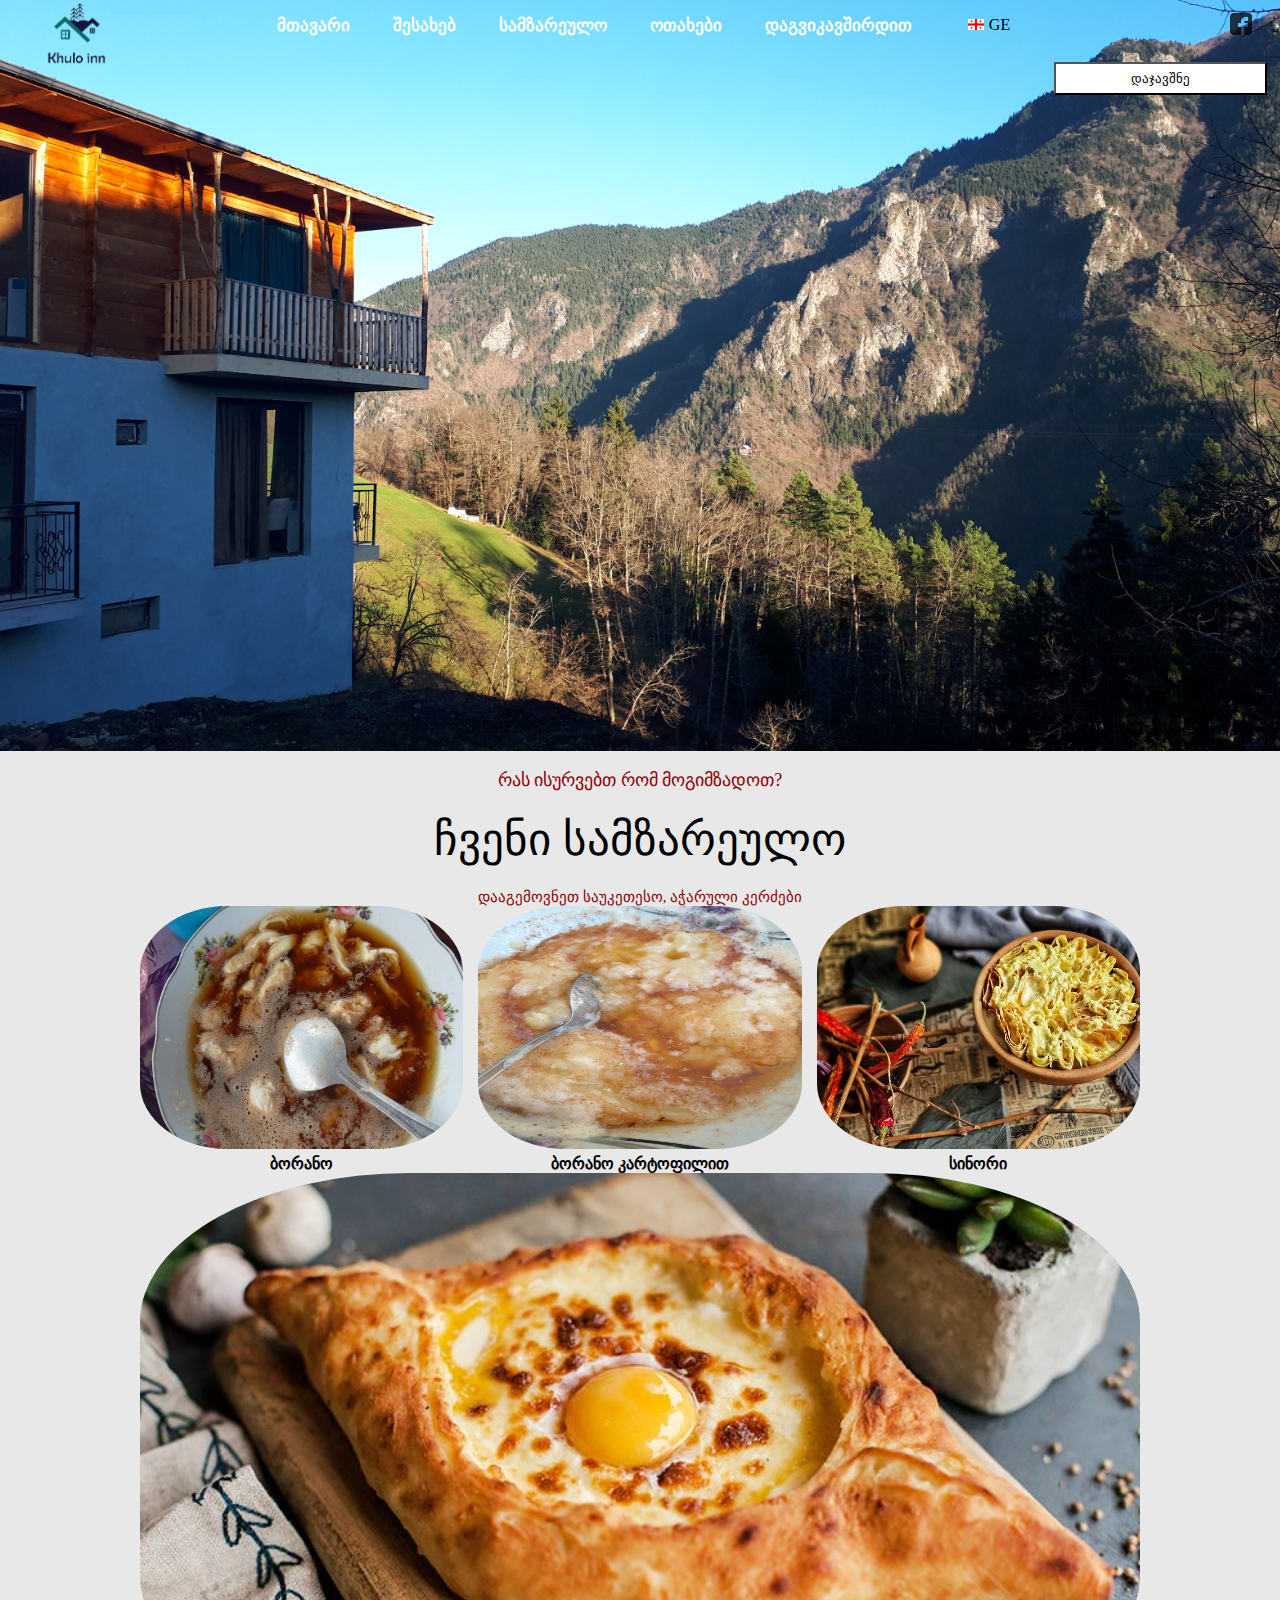
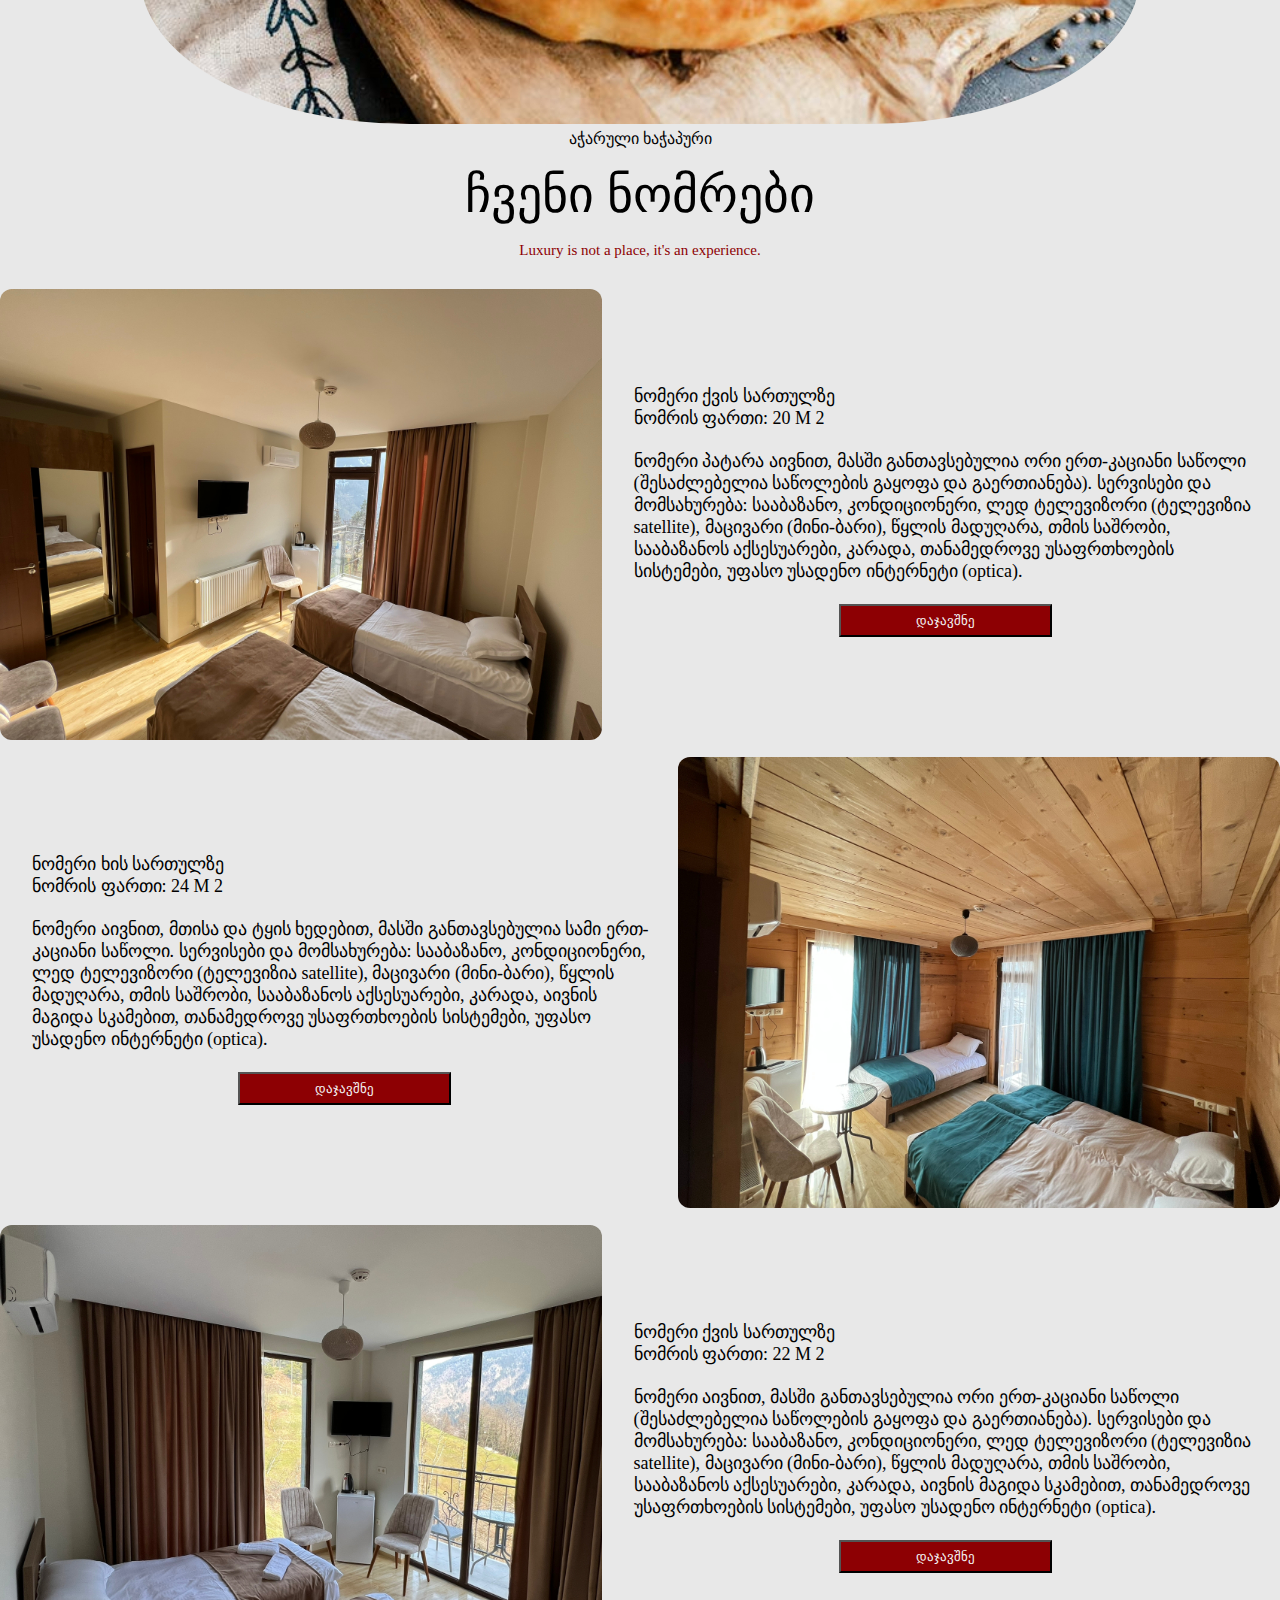
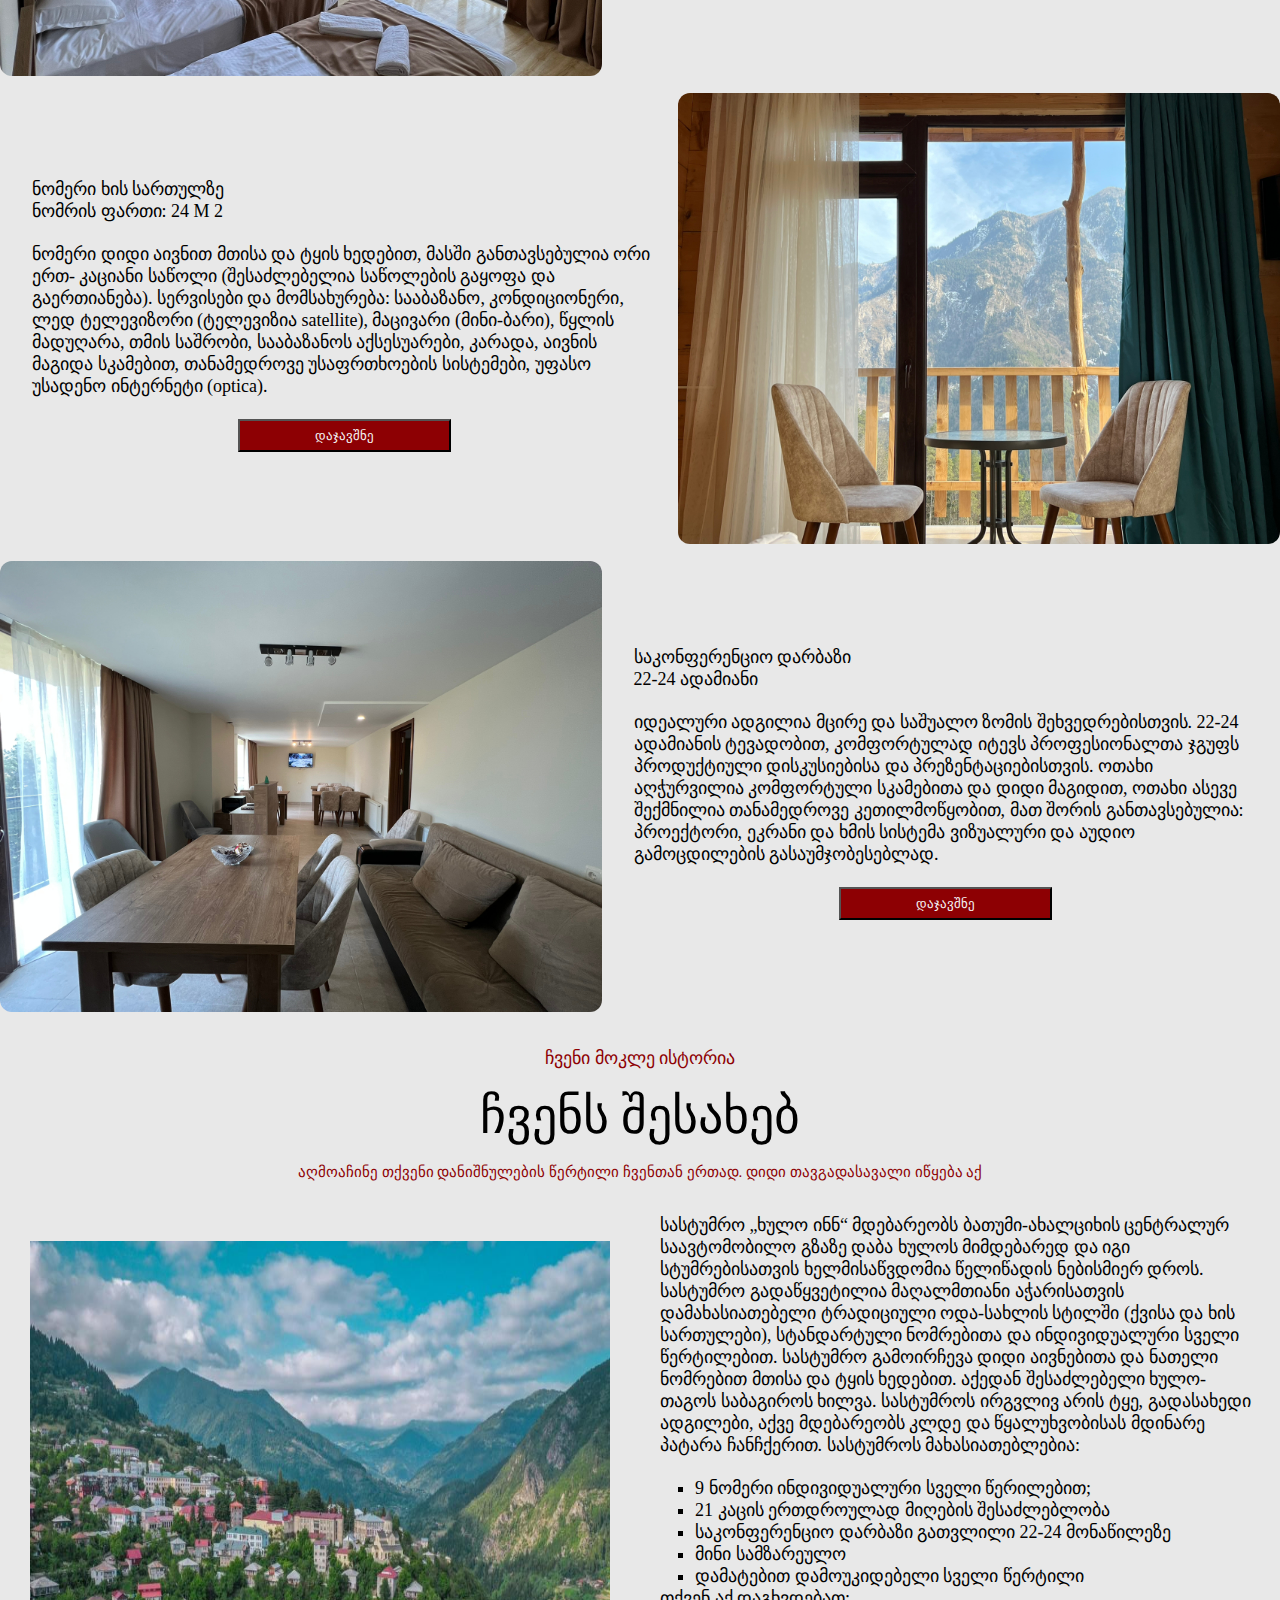
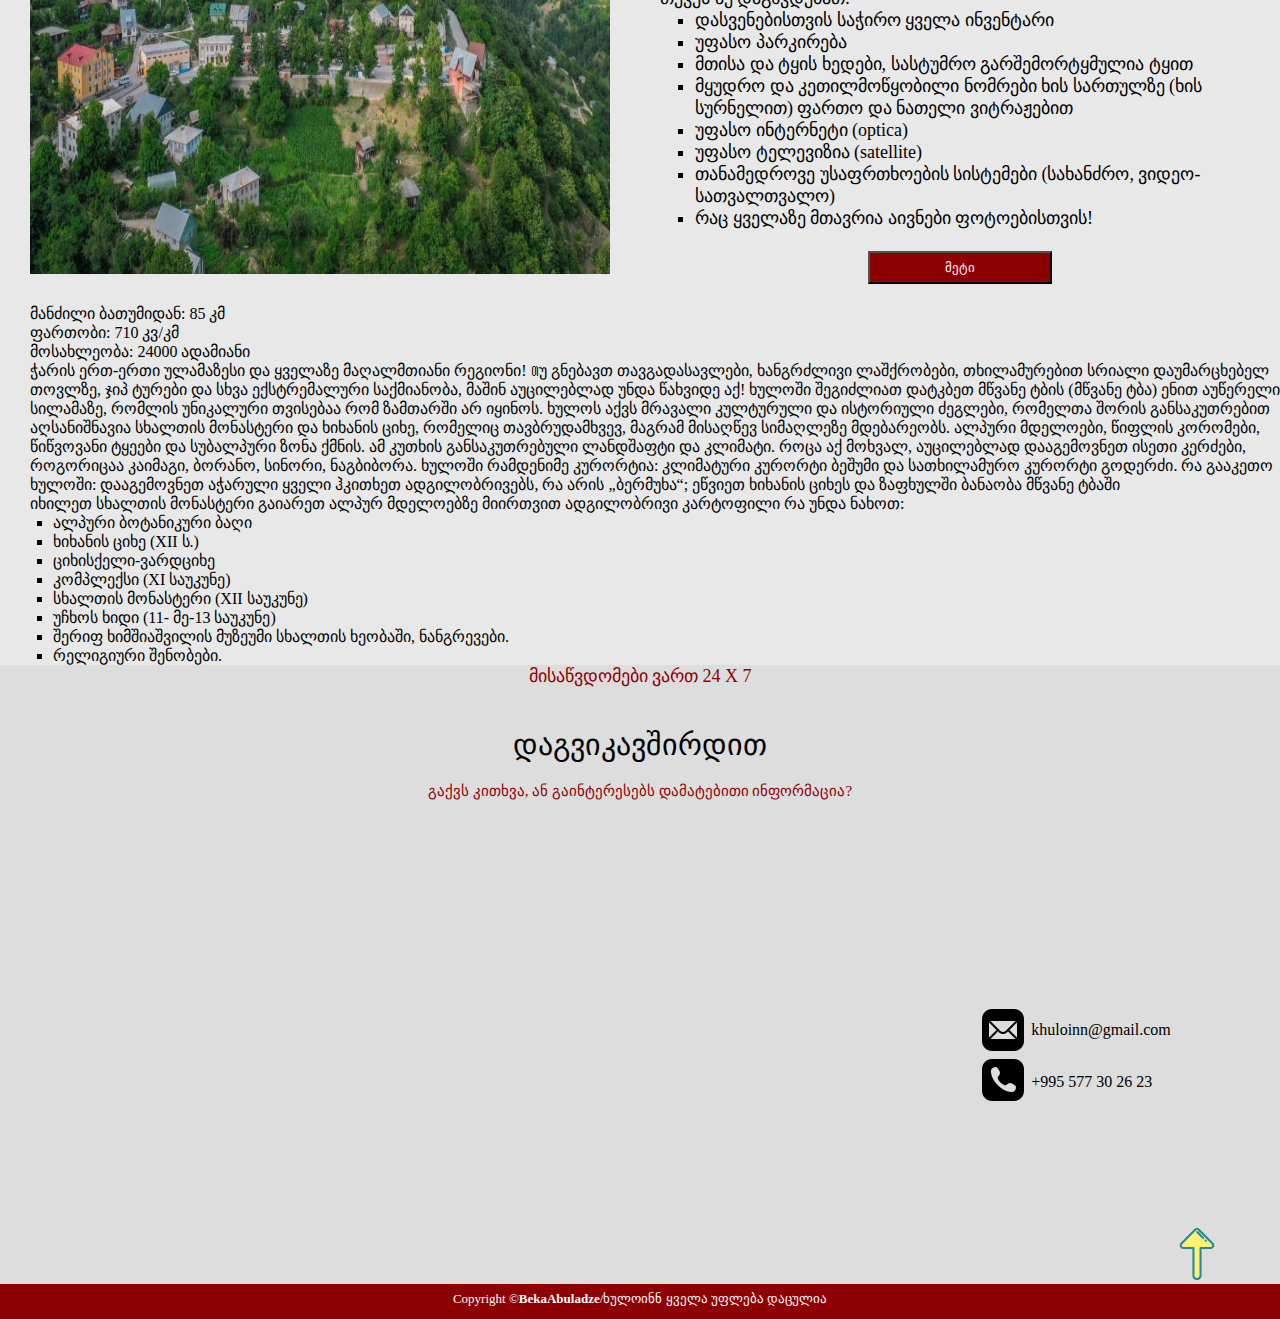
==== commit 55b9502a: "debuggingfirst" ====
--- a/index.html
+++ b/index.html
@@ -83,35 +83,11 @@
                 <img src="socials/fb.png" alt="" id="fb" />
               </a>
             </li>
-            <!-- <li>
-              <a
-                href="https://www.instagram.com/pooranjoyz_.ig/"
-                target="_blank"
-              >
-                <img src="socials/ig.png" alt="" id="ig" />
-              </a>
-            </li> -->
-            <!-- <li>
-              <a
-                href="https://www.linkedin.com/in/pooranjoy-bhattacharya-baa23721a?lipi=urn%3Ali%3Apage%3Ad_flagship3_profile_view_base_contact_details%3B6TjHse3sTvqtMyPLyupHBQ%3D%3D"
-                target="_blank"
-              >
-                <img src="socials/lnkd.png" alt="" id="lnkd" />
-              </a>
-            </li> -->
-            <!-- <li>
-              <a href="https://github.com/pooranjoyb" target="_blank">
-                <img src="socials/git.png" alt="" id="git" />
-              </a>
-            </li> -->
           </ul>
         </div>
       </div>
       <!-- Frontpage -->
       <div class="content">
-        <!-- სადაც მყუდრო <br />
-        მოგონებები იქმნება -->
-        <!-- <div id="contentsum1">Where cozy memories lasts</div> -->
       </div>
     </div>
     <!-- Kitchen -->
@@ -243,18 +219,8 @@
         აღმოაჩინე თქვენი დანიშნულების წერტილი ჩვენთან ერთად. დიდი თავგადასავალი
         იწყება აქ
       </div>
-      <div class="aboutpic" id="r3">
-        <div class="li_img_div">
+      <div class="aboutpic" id="r3">  
           <img src="./random images/dji-0690-7.jpg" alt="" />
-        <ul class="info_list">
-      <li class="liststyle"> 9 ნომერი ინდივიდუალური სველი წერილებით;</li>  
-      <li class="liststyle">21 კაცის ერთდროულად მიღების შესაძლებლობა</li>
-      <li class="liststyle">საკონფერენციო დარბაზი გათვლილი 20-22 მონაწილეზე</li>
-      <li class="liststyle">მინი სამზარეულო</li>
-      <li class="liststyle">დამატებით დამოუკიდებელი სველი წერტილი</li>
-      </ul>
-
-        </div>
         <div class="adesc">
           სასტუმრო „ხულო ინნ“ მდებარეობს ბათუმი-ახალციხის ცენტრალურ
 საავტომობილო გზაზე დაბა ხულოს მიმდებარედ და იგი სტუმრებისათვის
@@ -267,13 +233,13 @@
 წყალუხვობისას მდინარე პატარა ჩანჩქერით.
 სასტუმროს მახასიათებლებია:
 <br></br>
-<!-- <ul class="info_list">
+<ul class="info_list">
  <li class="liststyle"> 9 ნომერი ინდივიდუალური სველი წერილებით;</li>  
 <li class="liststyle">21 კაცის ერთდროულად მიღების შესაძლებლობა</li>
-<li class="liststyle">საკონფერენციო დარბაზი გათვლილი 20-22 მონაწილეზე</li>
+<li class="liststyle">საკონფერენციო დარბაზი გათვლილი 22-24 მონაწილეზე</li>
 <li class="liststyle">მინი სამზარეულო</li>
 <li class="liststyle">დამატებით დამოუკიდებელი სველი წერტილი</li>
-</ul> -->
+</ul>
 
 თქვენ აქ დაგხვდებათ:
 <ul class="info_list">
--- a/styles/style.css
+++ b/styles/style.css
@@ -55,6 +55,14 @@
   justify-content: center;
   column-gap: 15px;
 }
+@media (min-width: 925px) {
+  .navbar {
+    column-gap: 155px;
+  }
+  #navbarmain {
+    column-gap: 5%;
+  }
+}
 
 .navbar ul {
   list-style: none;
@@ -224,6 +232,12 @@
   padding-left: 32px;
   padding-right: 22px;
   font-size: 18px;
+}
+.roomspic img:hover {
+  cursor: pointer;
+  transform: scale(1.08);
+  transition: 0.4s;
+  border-bottom: #8d0003 solid;
 }
 
 #r1,
@@ -351,7 +365,9 @@
   margin: 4px;
   padding: 4px;
 }
-
+.aboutrus {
+  display: flex;
+}
 .cdesc {
   flex-direction: column;
   padding: 20px;
--- a/styles/handset_index.css
+++ b/styles/handset_index.css
@@ -171,7 +171,7 @@
   display: flex;
   flex-direction: row;
 }
-.li_img_divv  {
+.li_img_divv {
   width: 60%;
   height: 80%;
 }
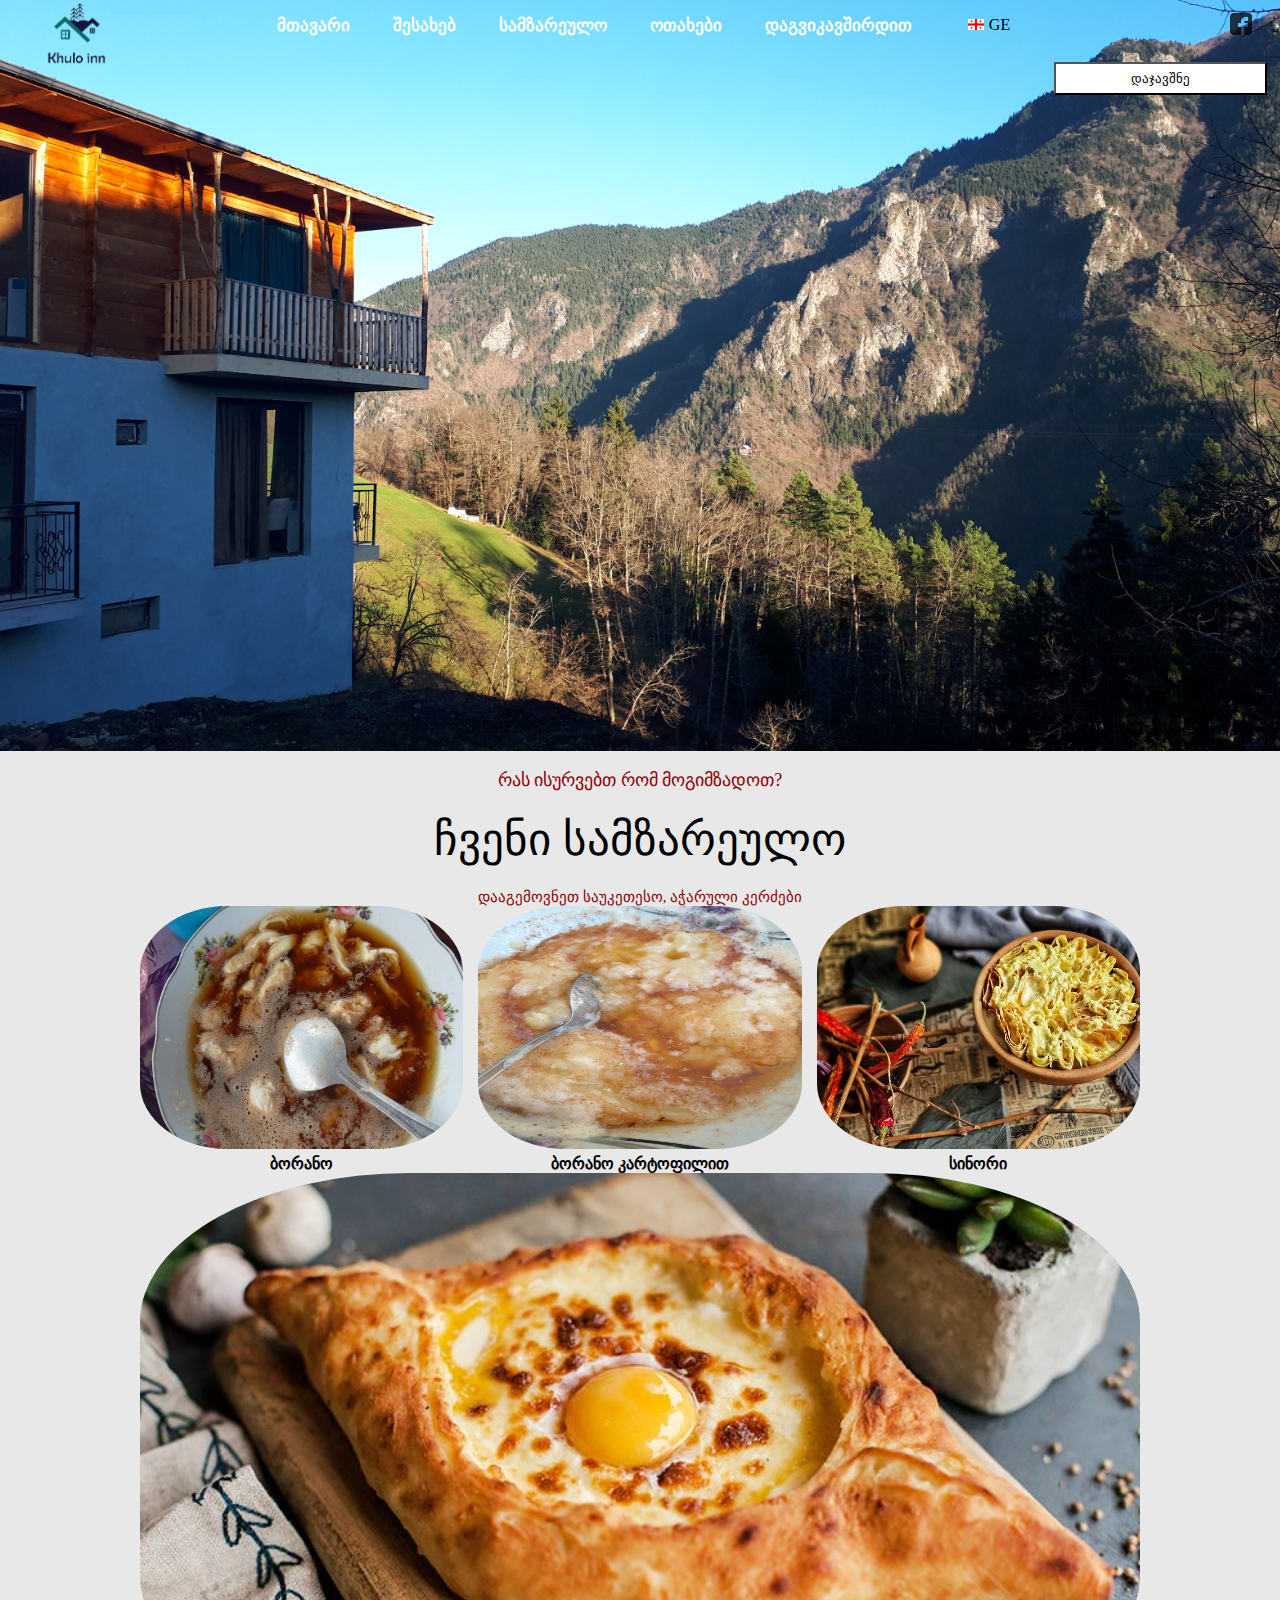
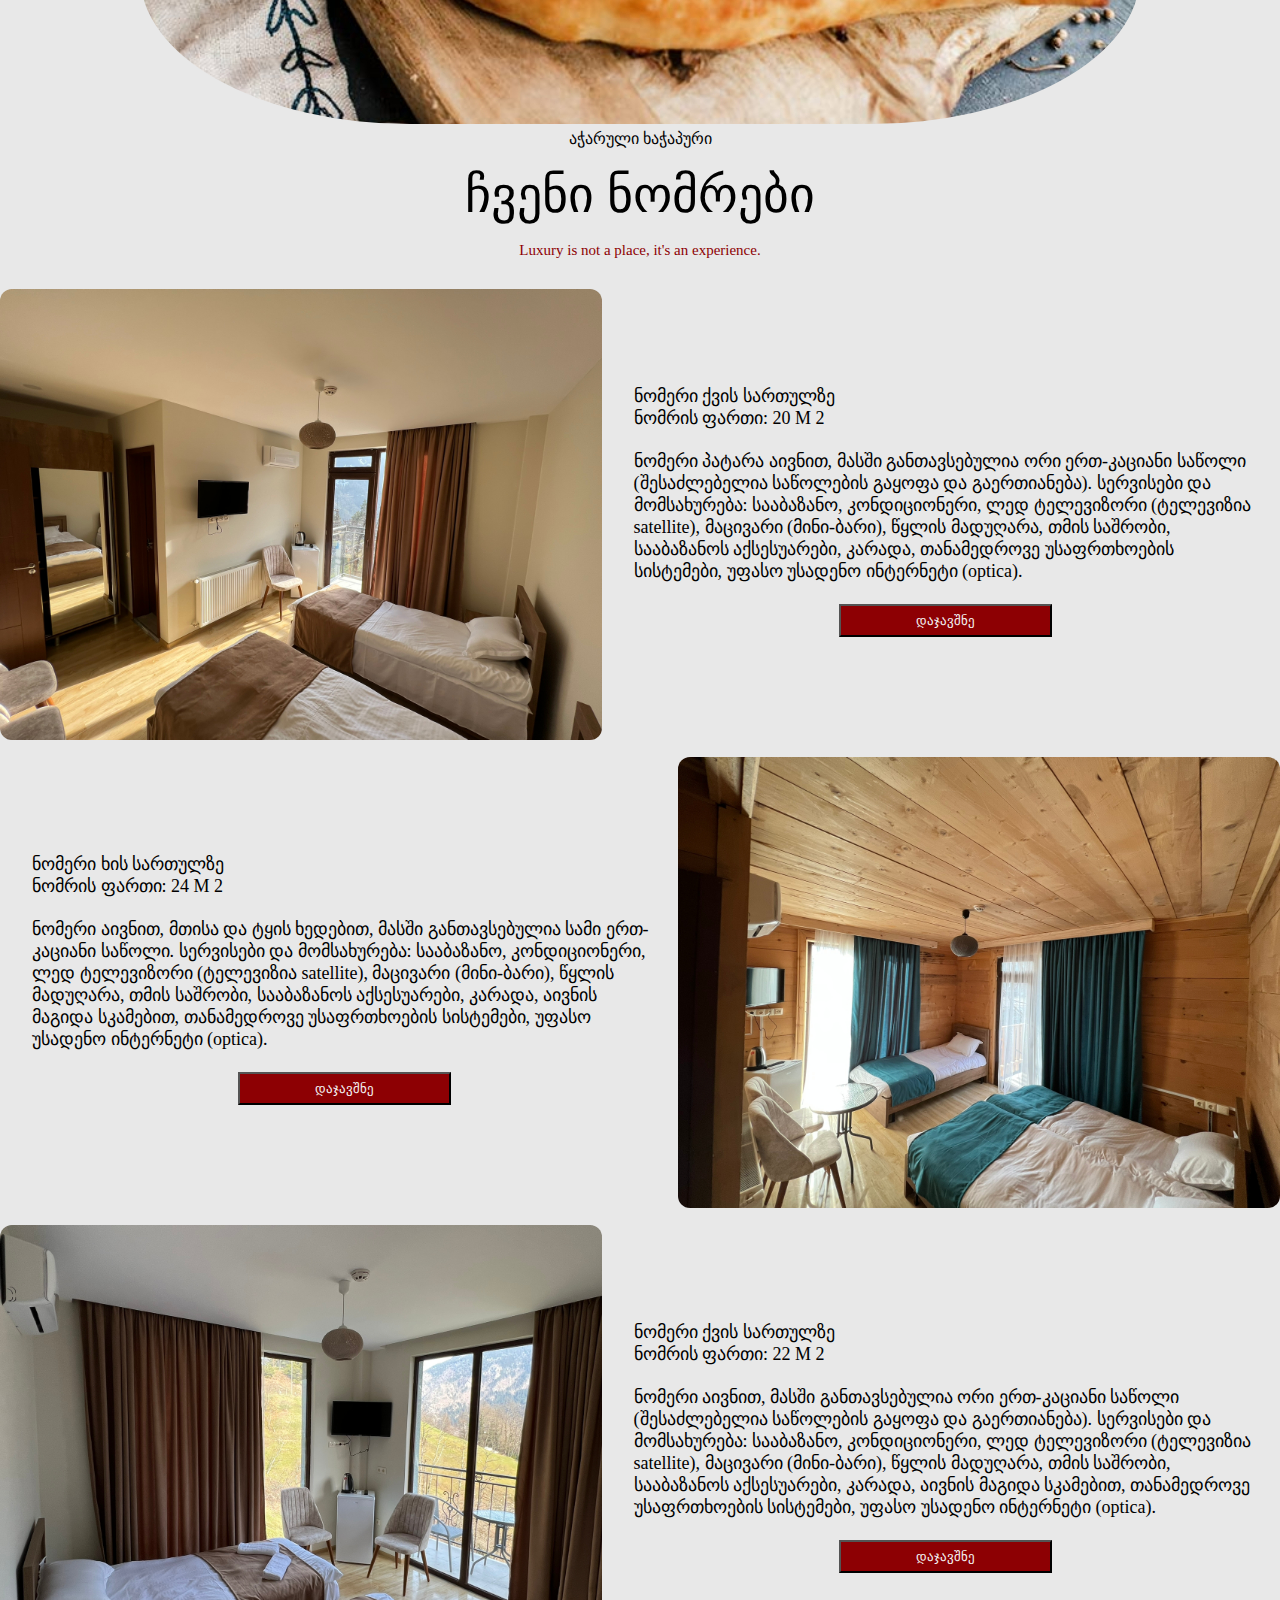
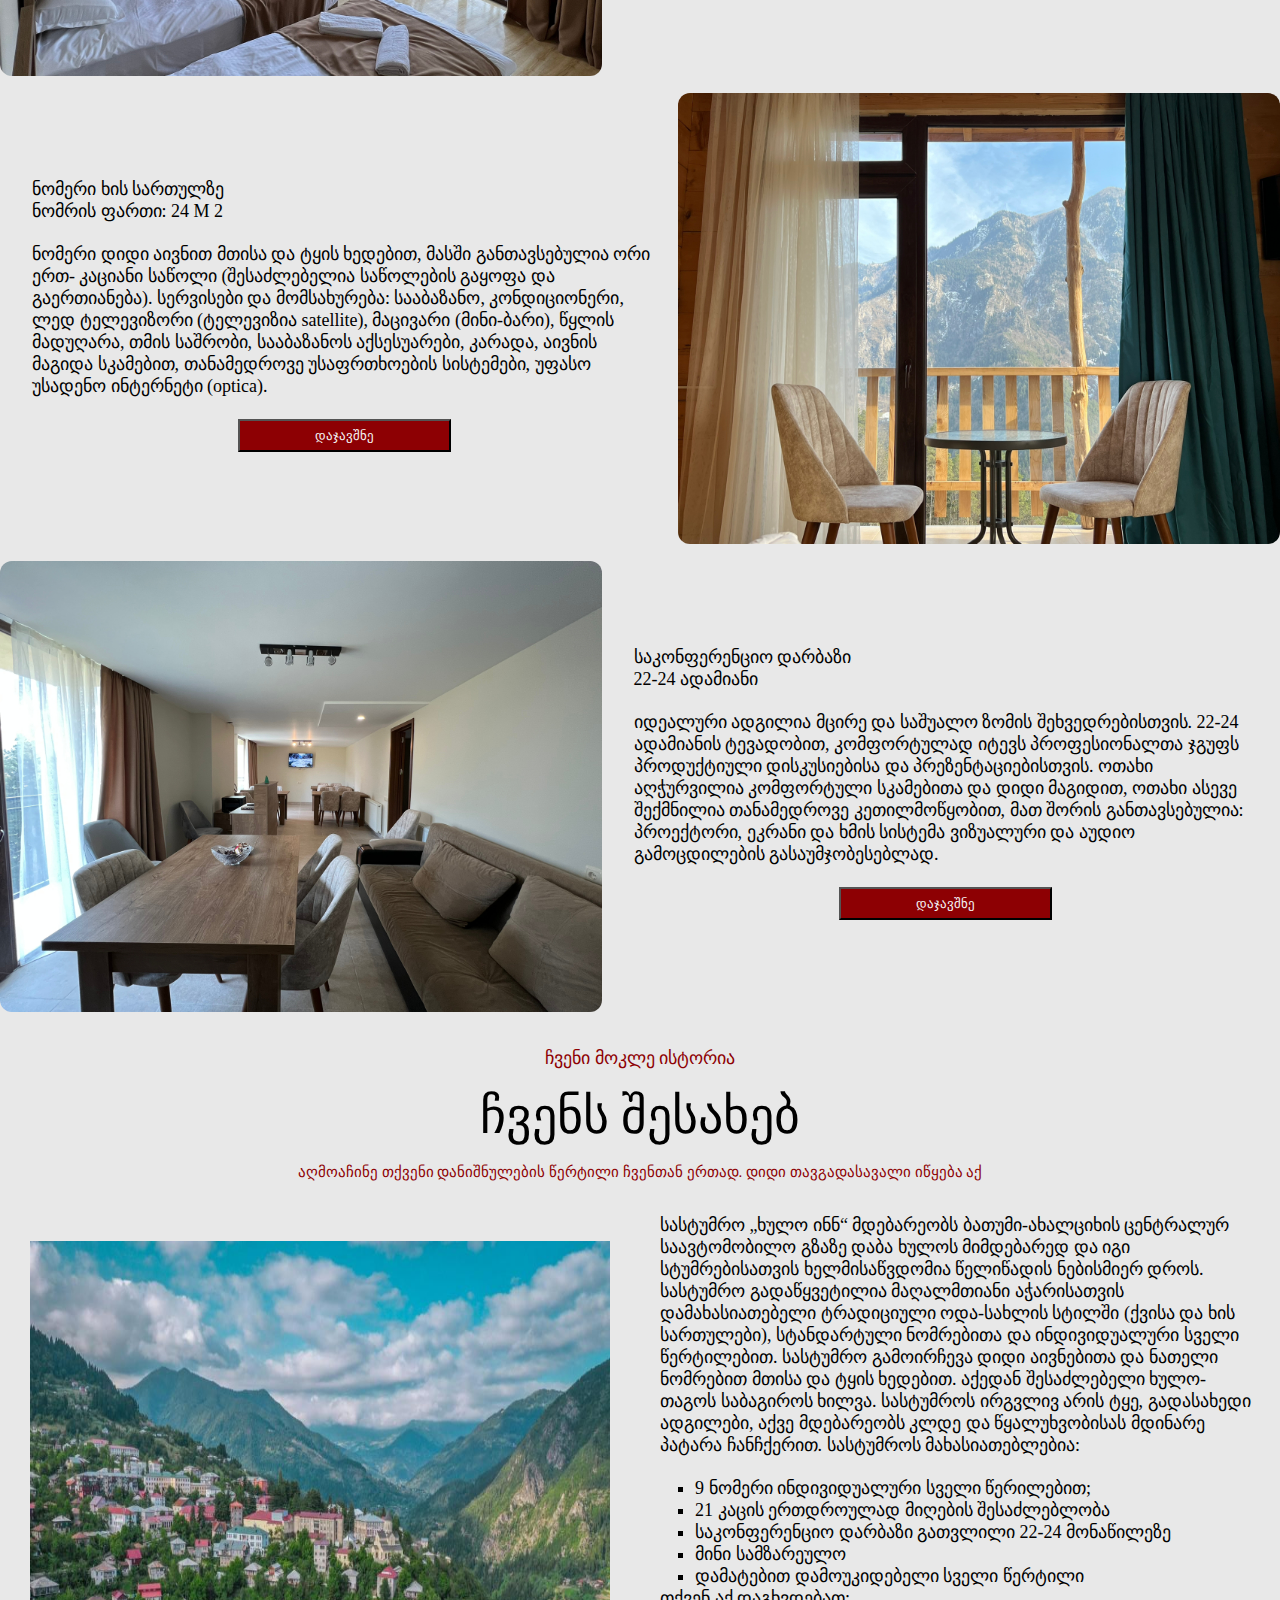
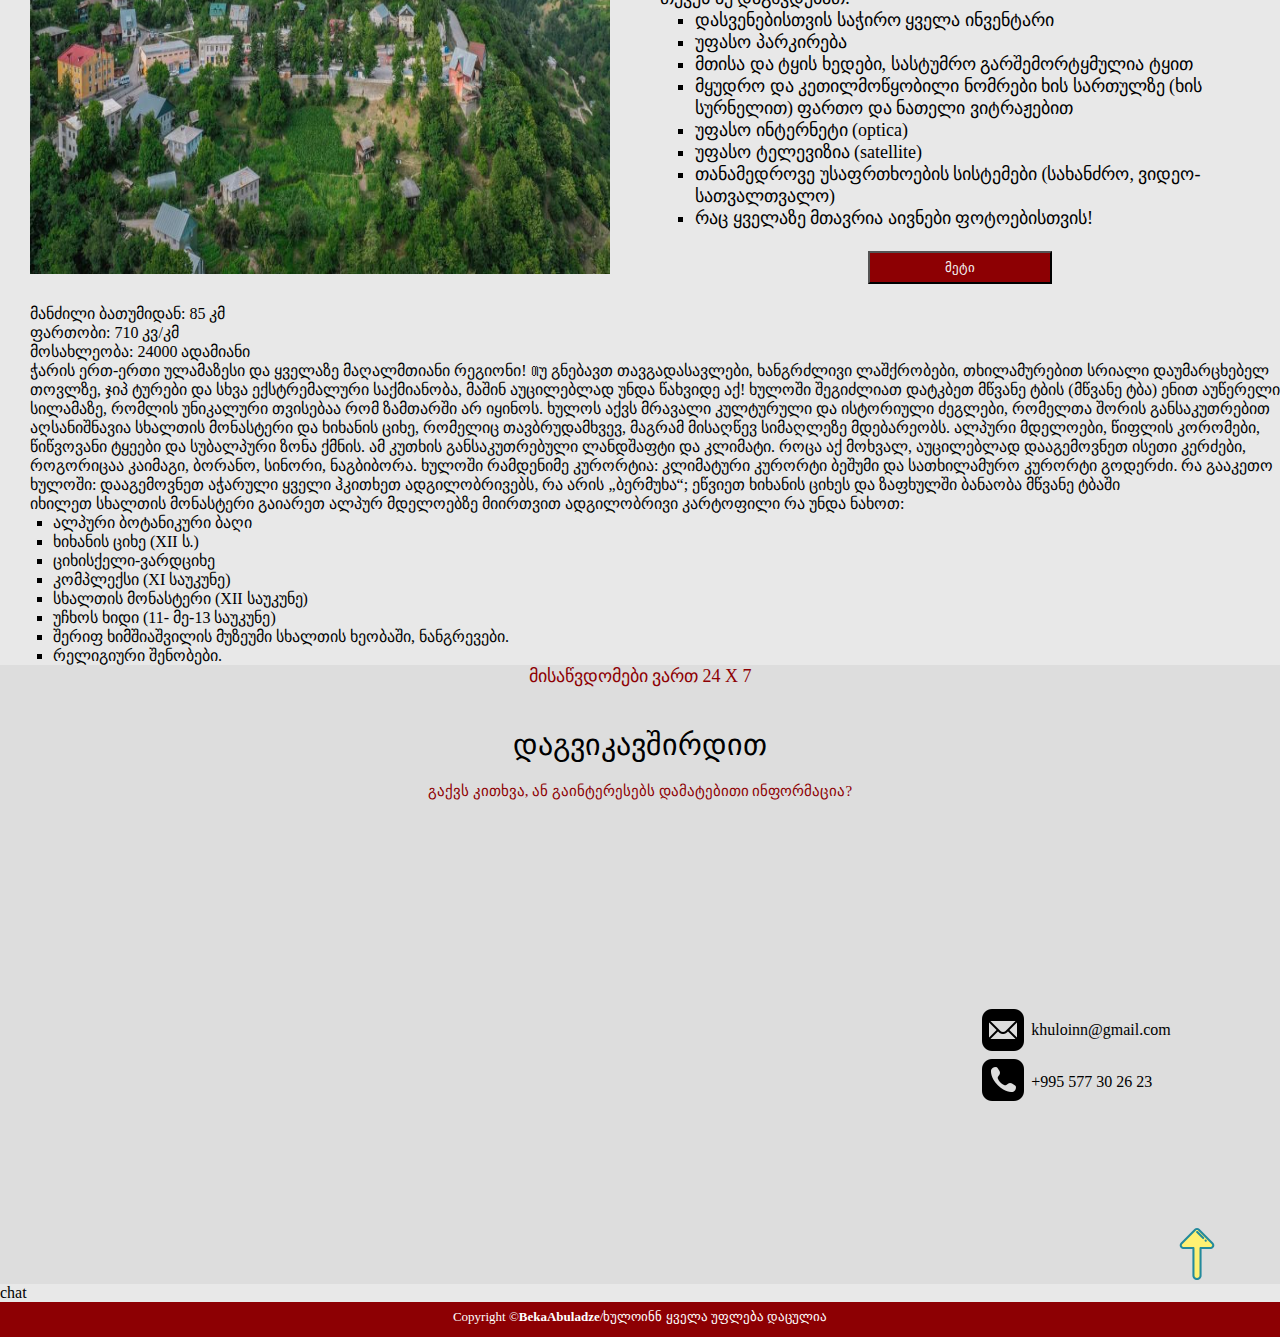
==== commit c2088cc6: "Update index.html" ====
--- a/index.html
+++ b/index.html
@@ -323,6 +323,37 @@
                    <div class="up_div"> <a href="#logo1" > <img class="up_arrow" src="./socials/up-arrow-svgrepo-com.svg"> </a></div>
         </div>
     </div>
+  <!-- Messenger საუბრის დანამატი Code -->
+    <div id="fb-root"></div>
+
+    <!-- Your საუბრის დანამატი code -->
+    <div id="fb-customer-chat" class="fb-customerchat">chat</div>
+
+    <script>
+      var chatbox = document.getElementById("fb-customer-chat");
+      chatbox.setAttribute("page_id", "114002671638635");
+      chatbox.setAttribute("attribution", "biz_inbox");
+    </script>
+
+    <!-- Your SDK code -->
+    <script>
+      window.fbAsyncInit = function () {
+        FB.init({
+          xfbml: true,
+          version: "v17.0",
+        });
+      };
+
+      (function (d, s, id) {
+        var js,
+          fjs = d.getElementsByTagName(s)[0];
+        if (d.getElementById(id)) return;
+        js = d.createElement(s);
+        js.id = id;
+        js.src = "https://connect.facebook.net/en_US/sdk/xfbml.customerchat.js";
+        fjs.parentNode.insertBefore(js, fjs);
+      })(document, "script", "facebook-jssdk");
+    </script>
         <footer>
       Copyright &copy; <a class="dev" href="https://www.linkedin.com/in/beka-abuladze-50a344217/">BekaAbuladze </a>/ხულოინნ ყველა უფლება დაცულია
     </footer>
